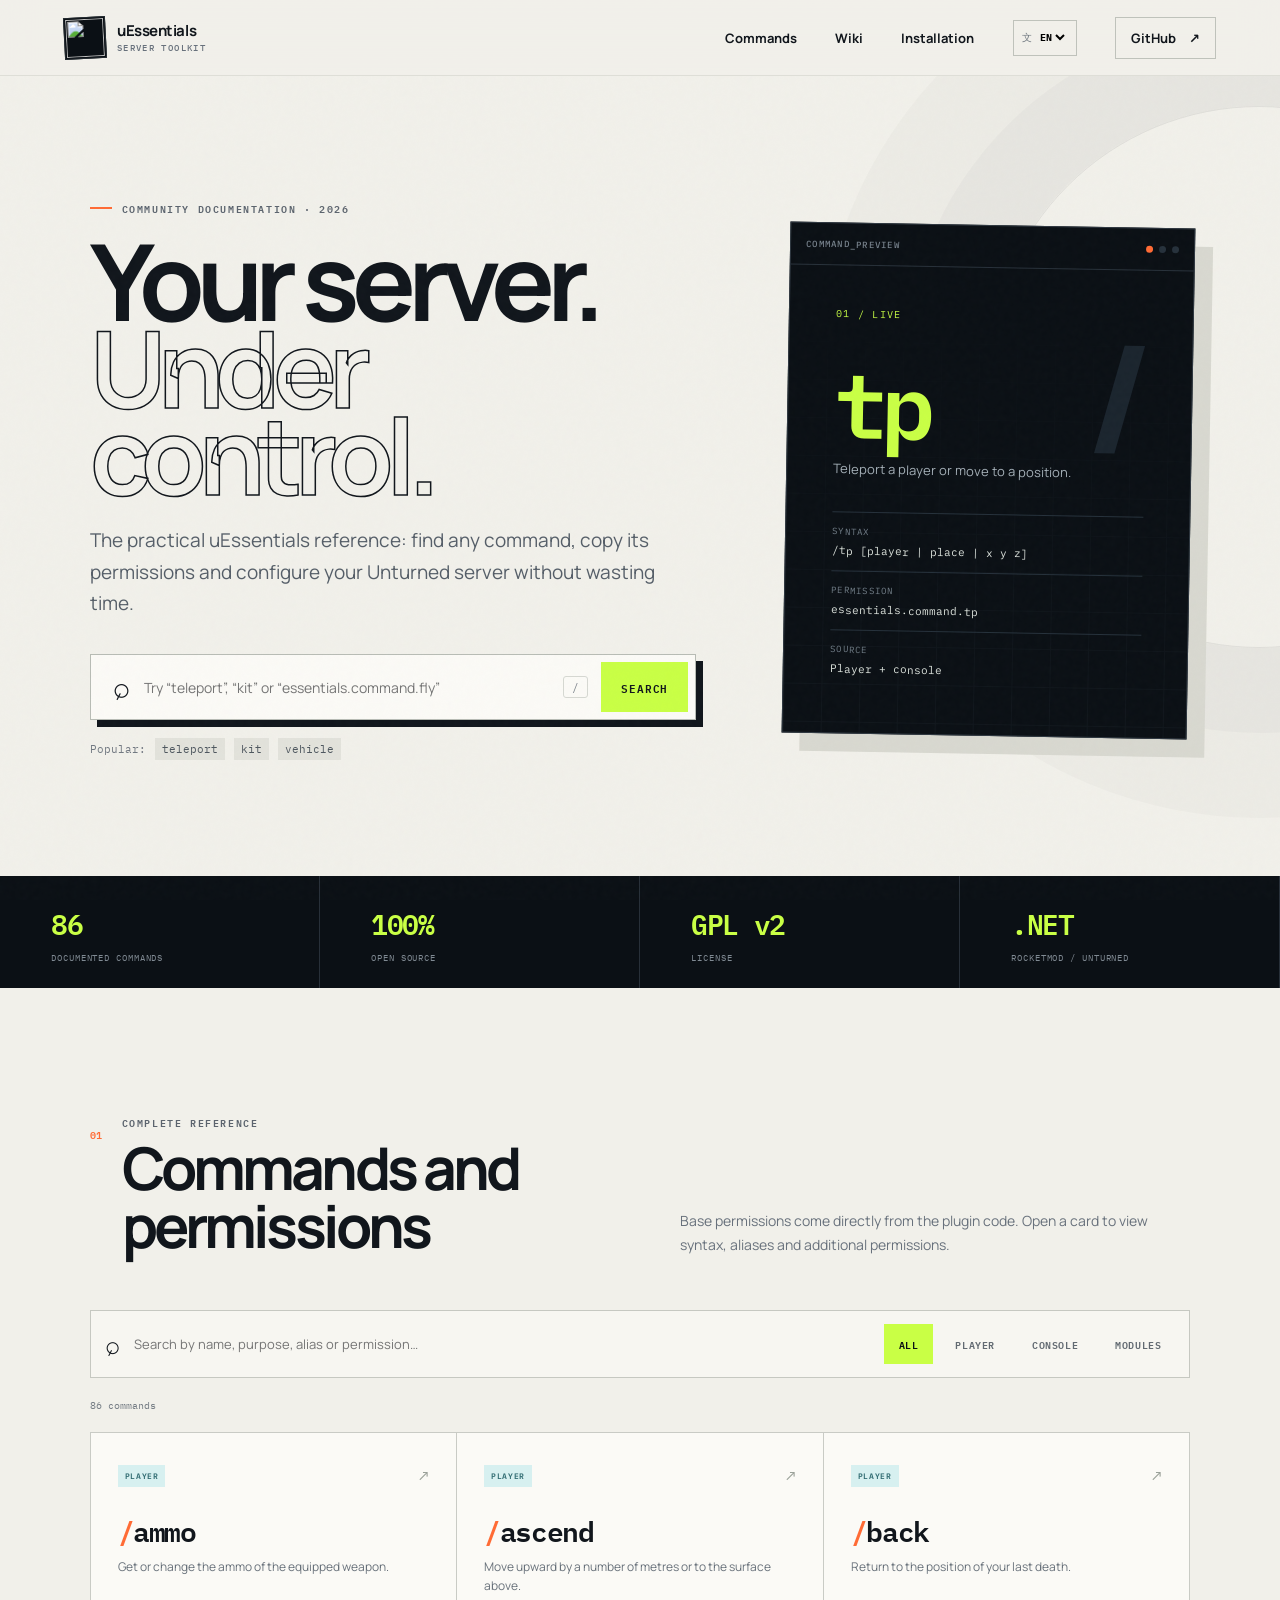
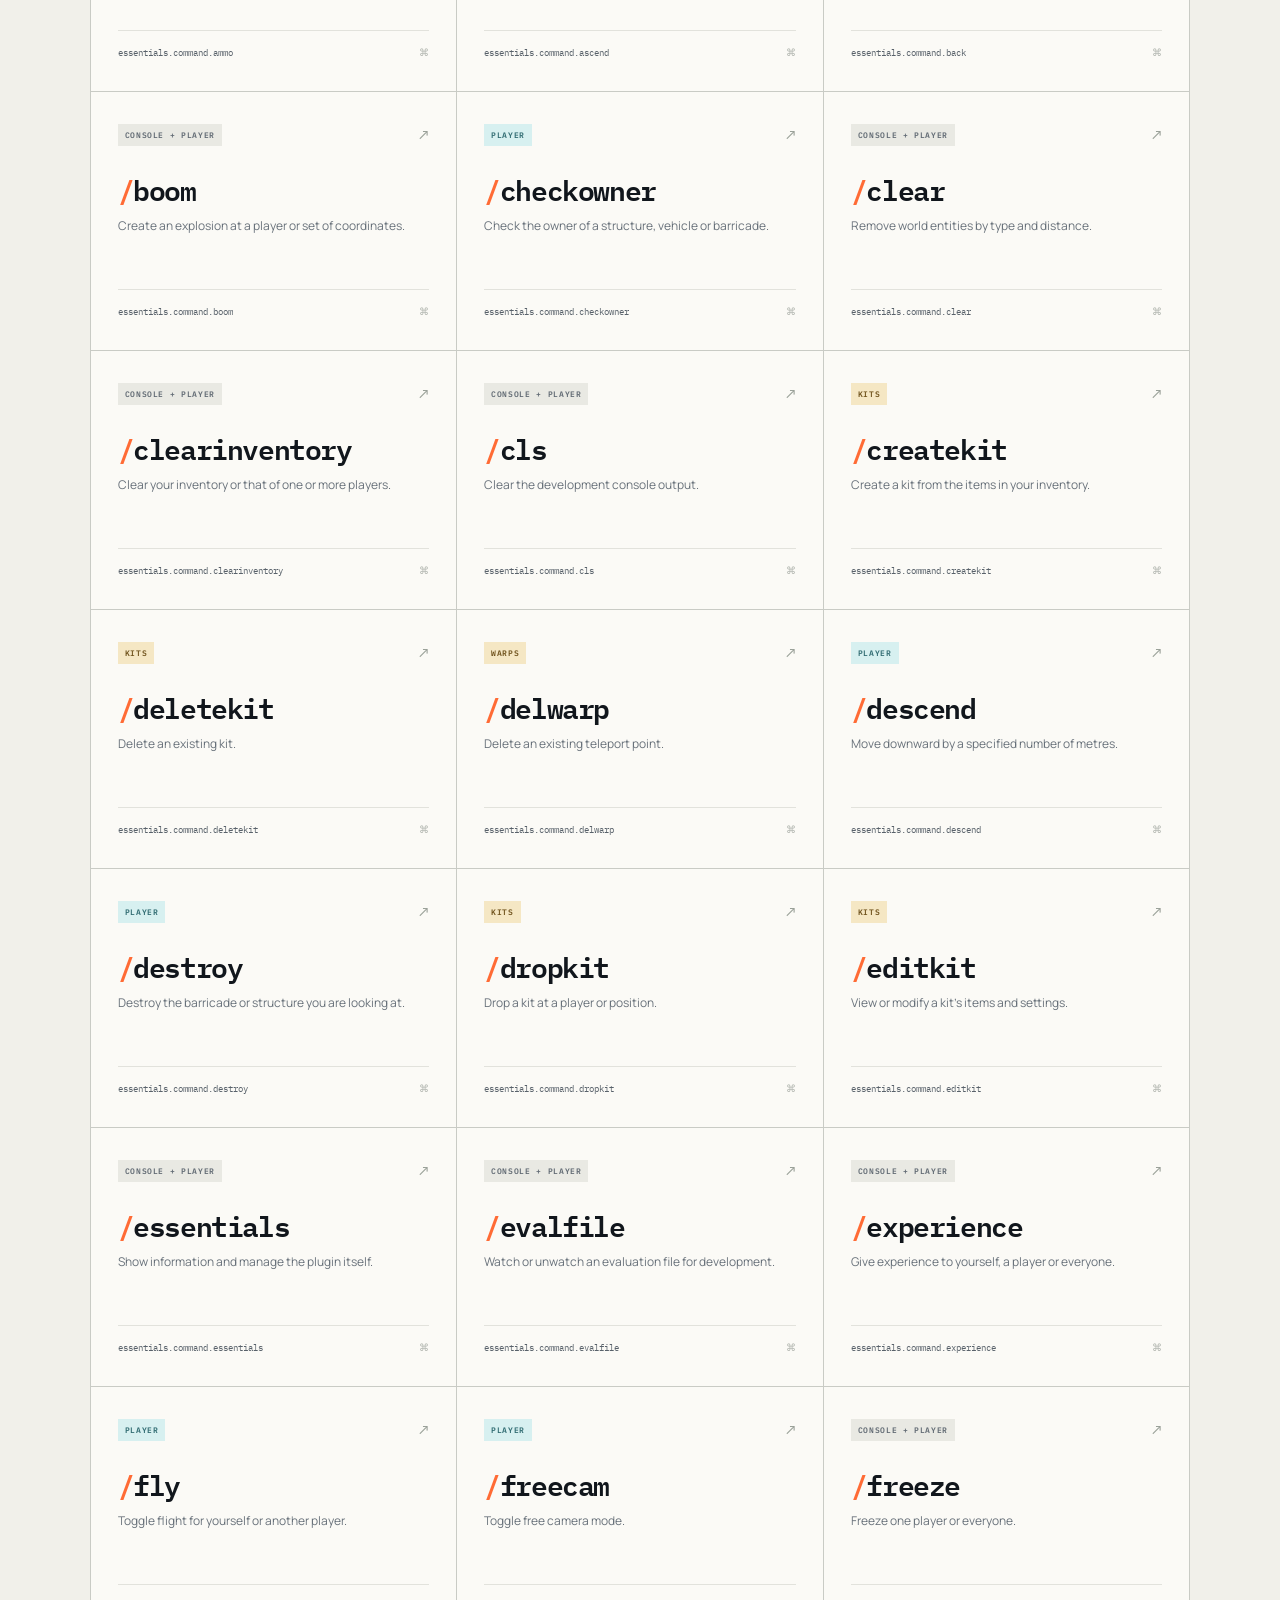
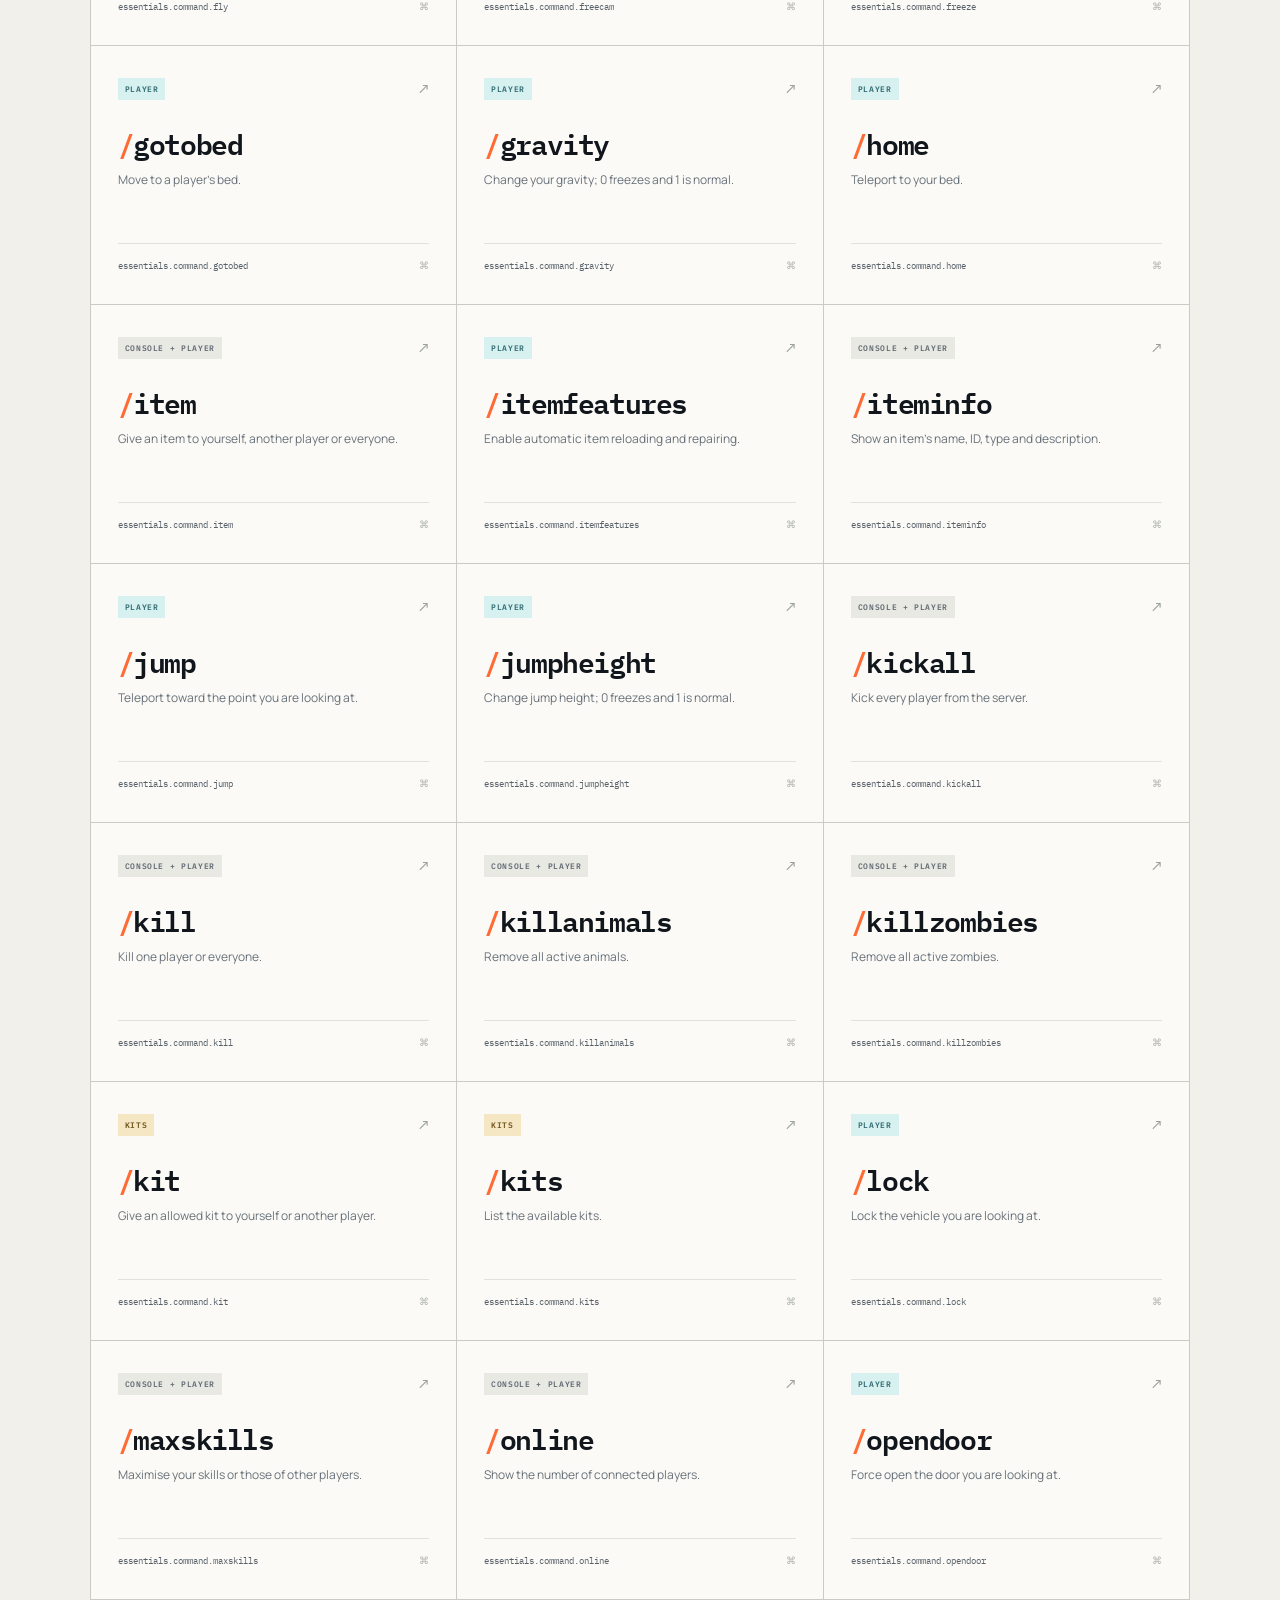
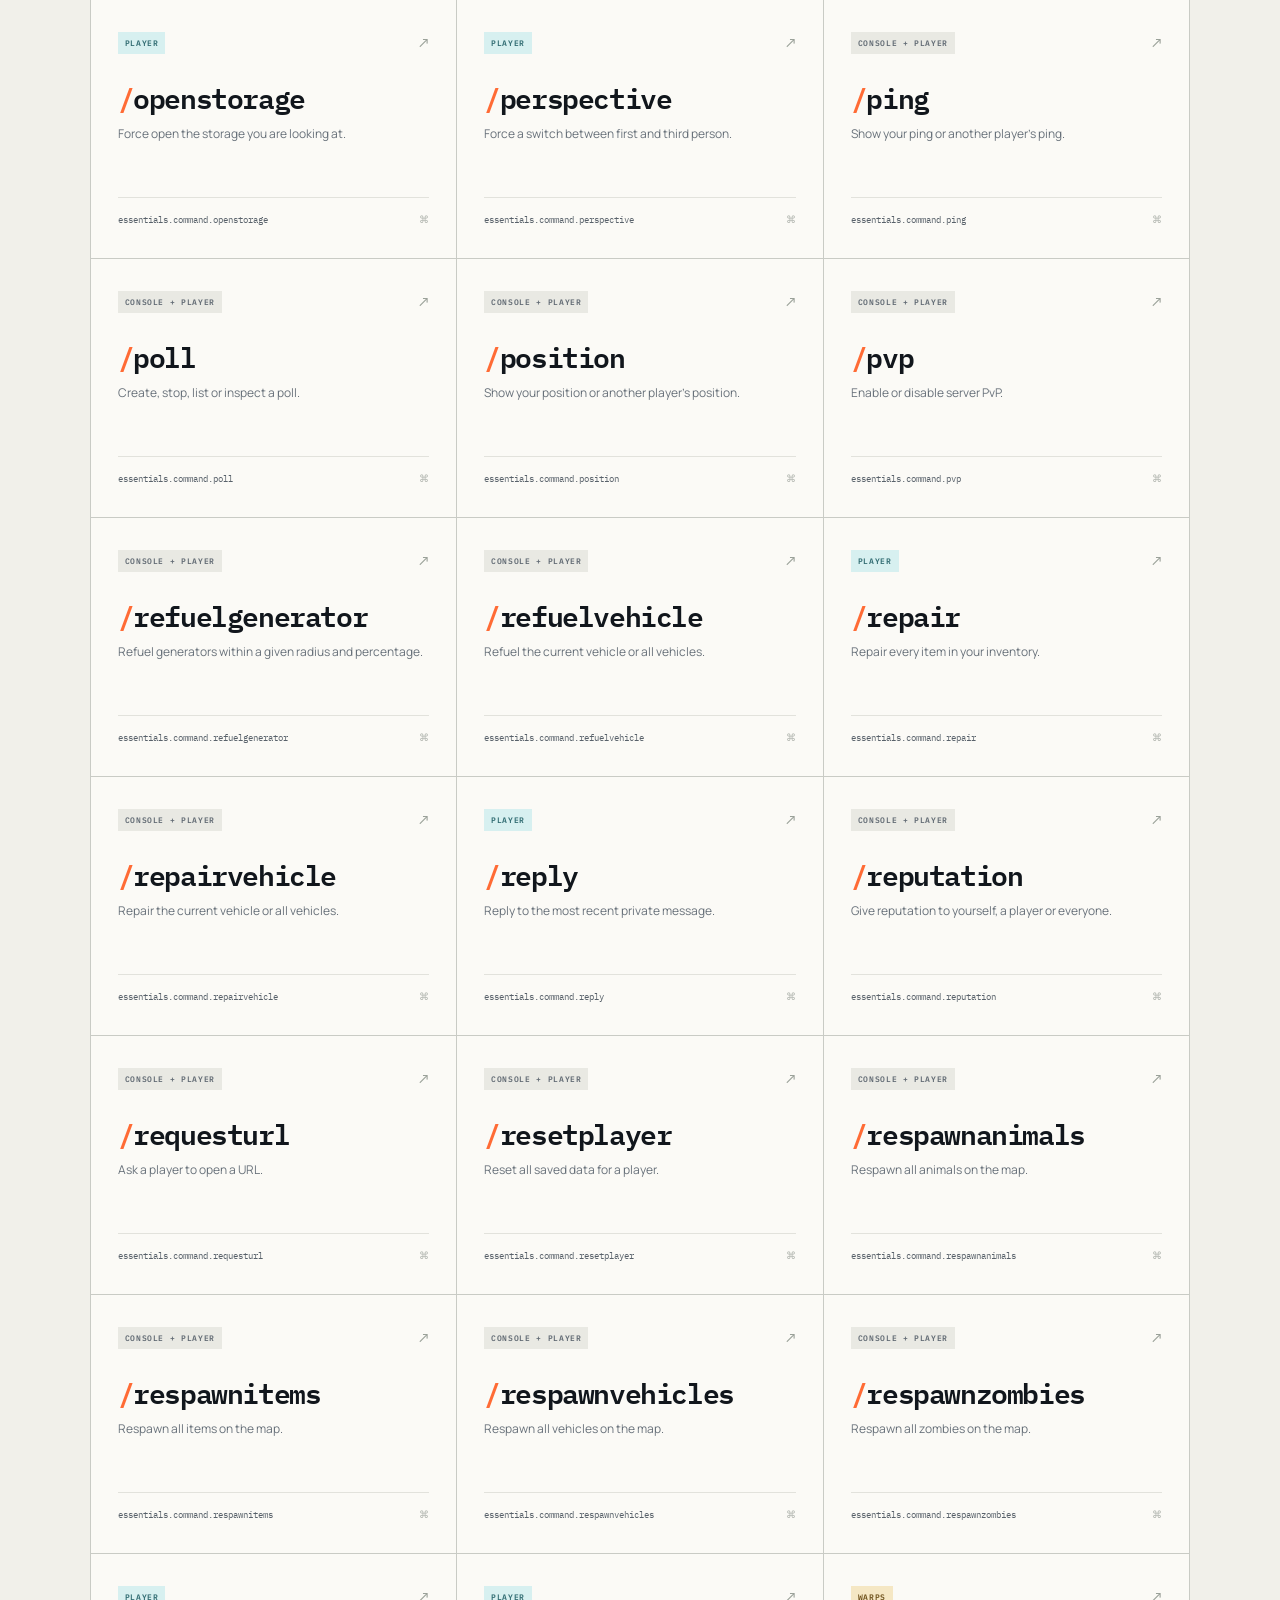
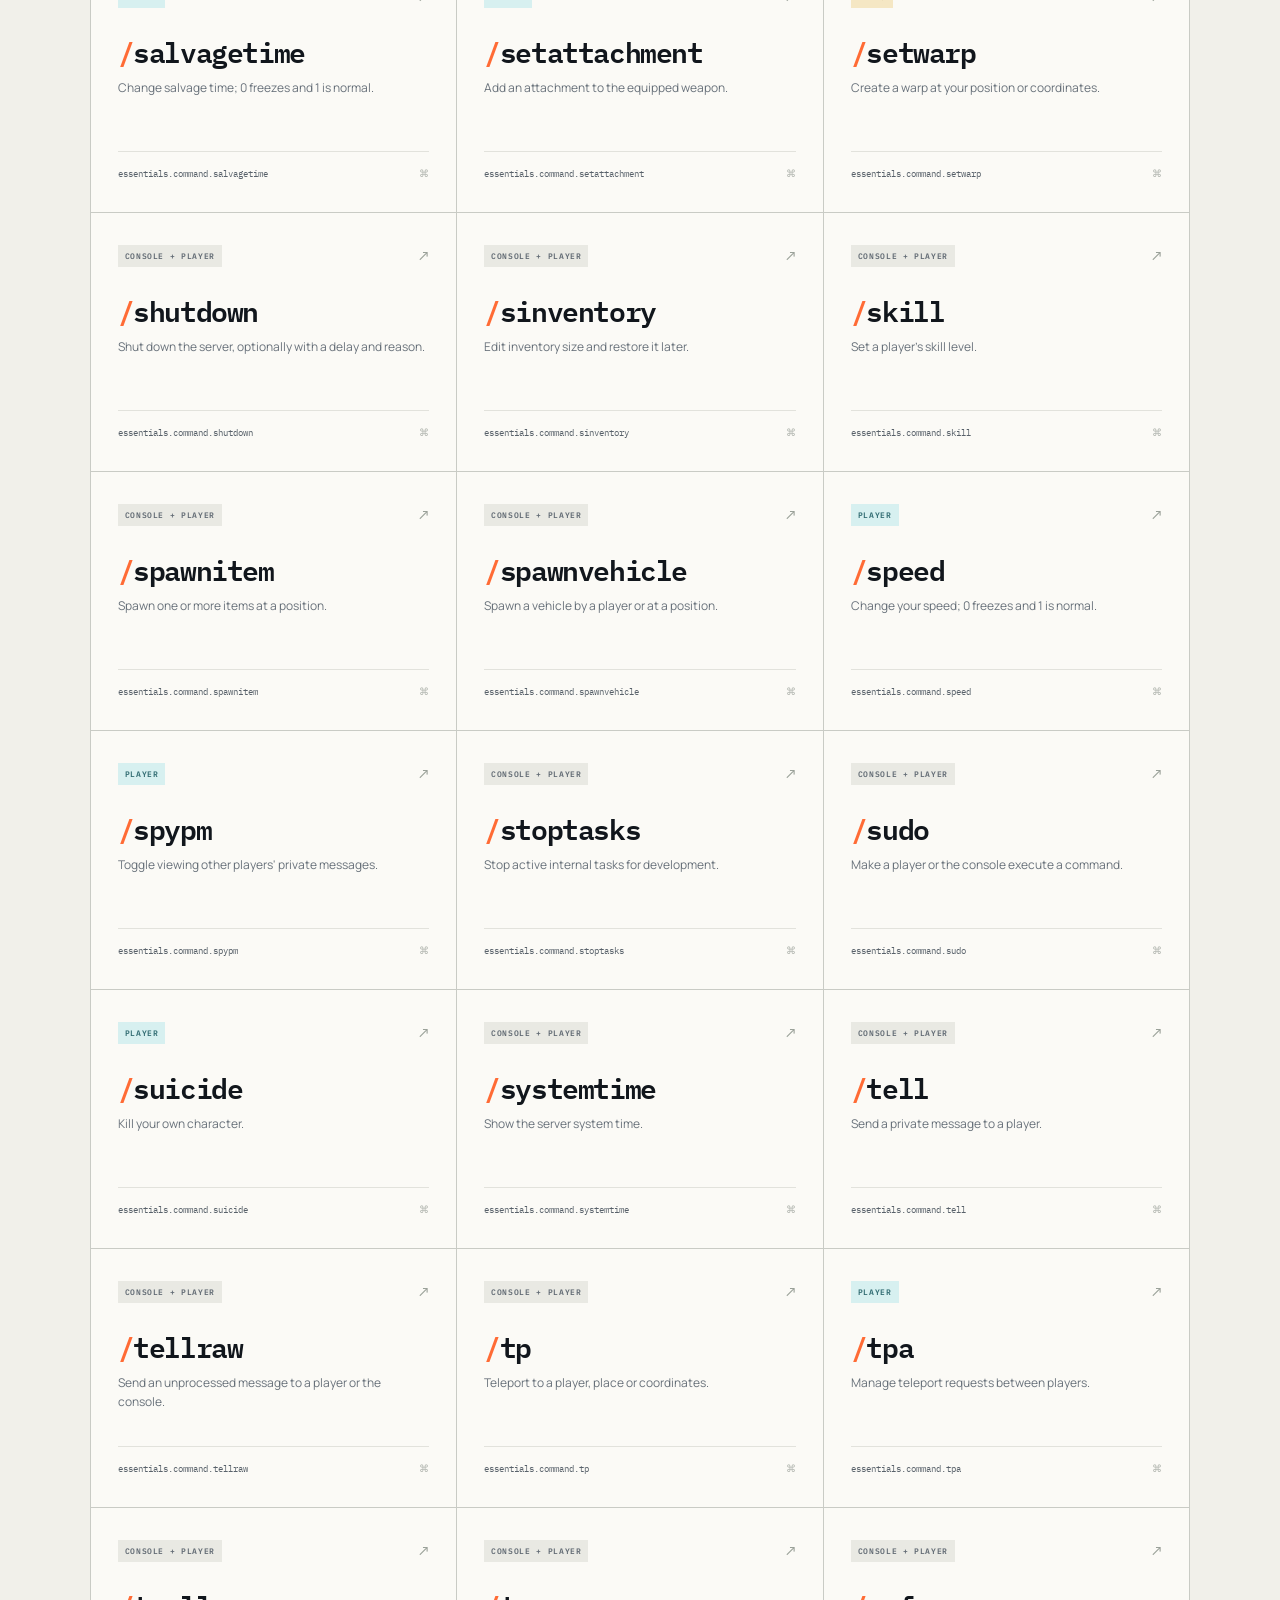
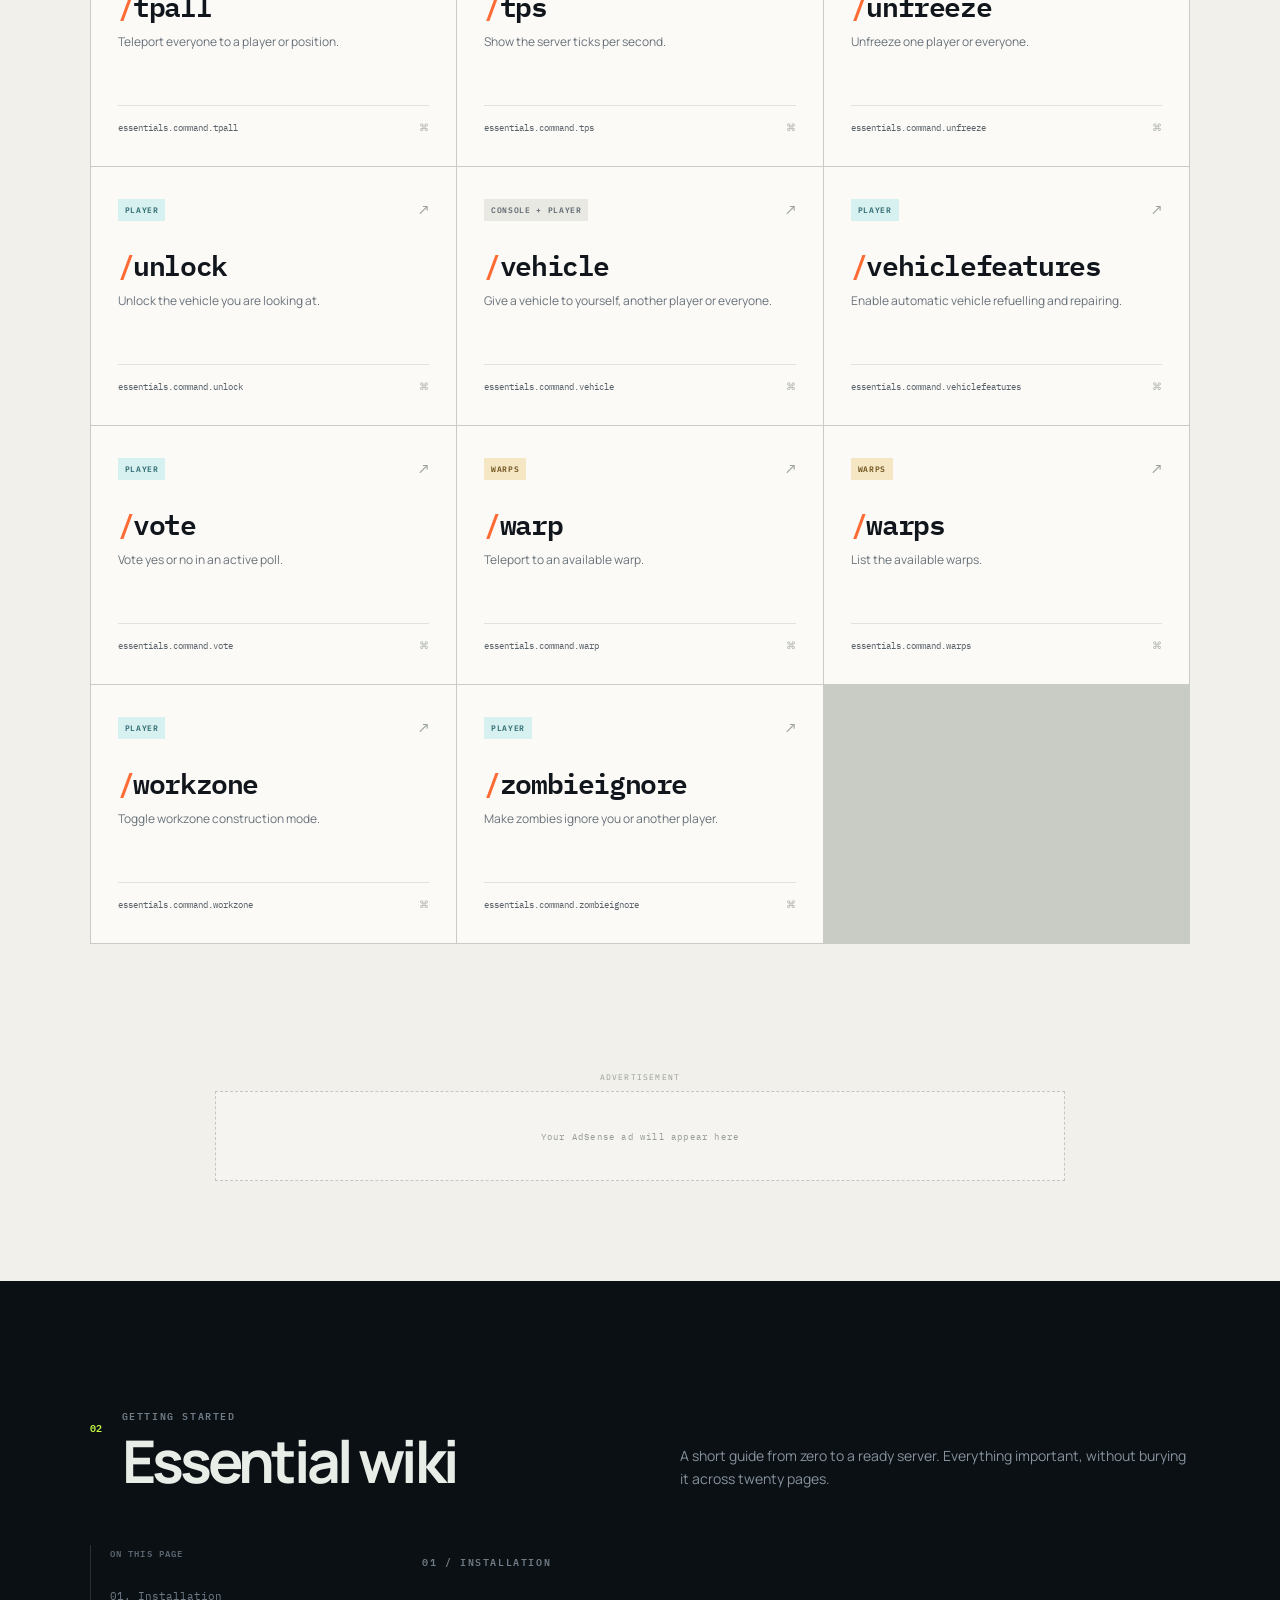
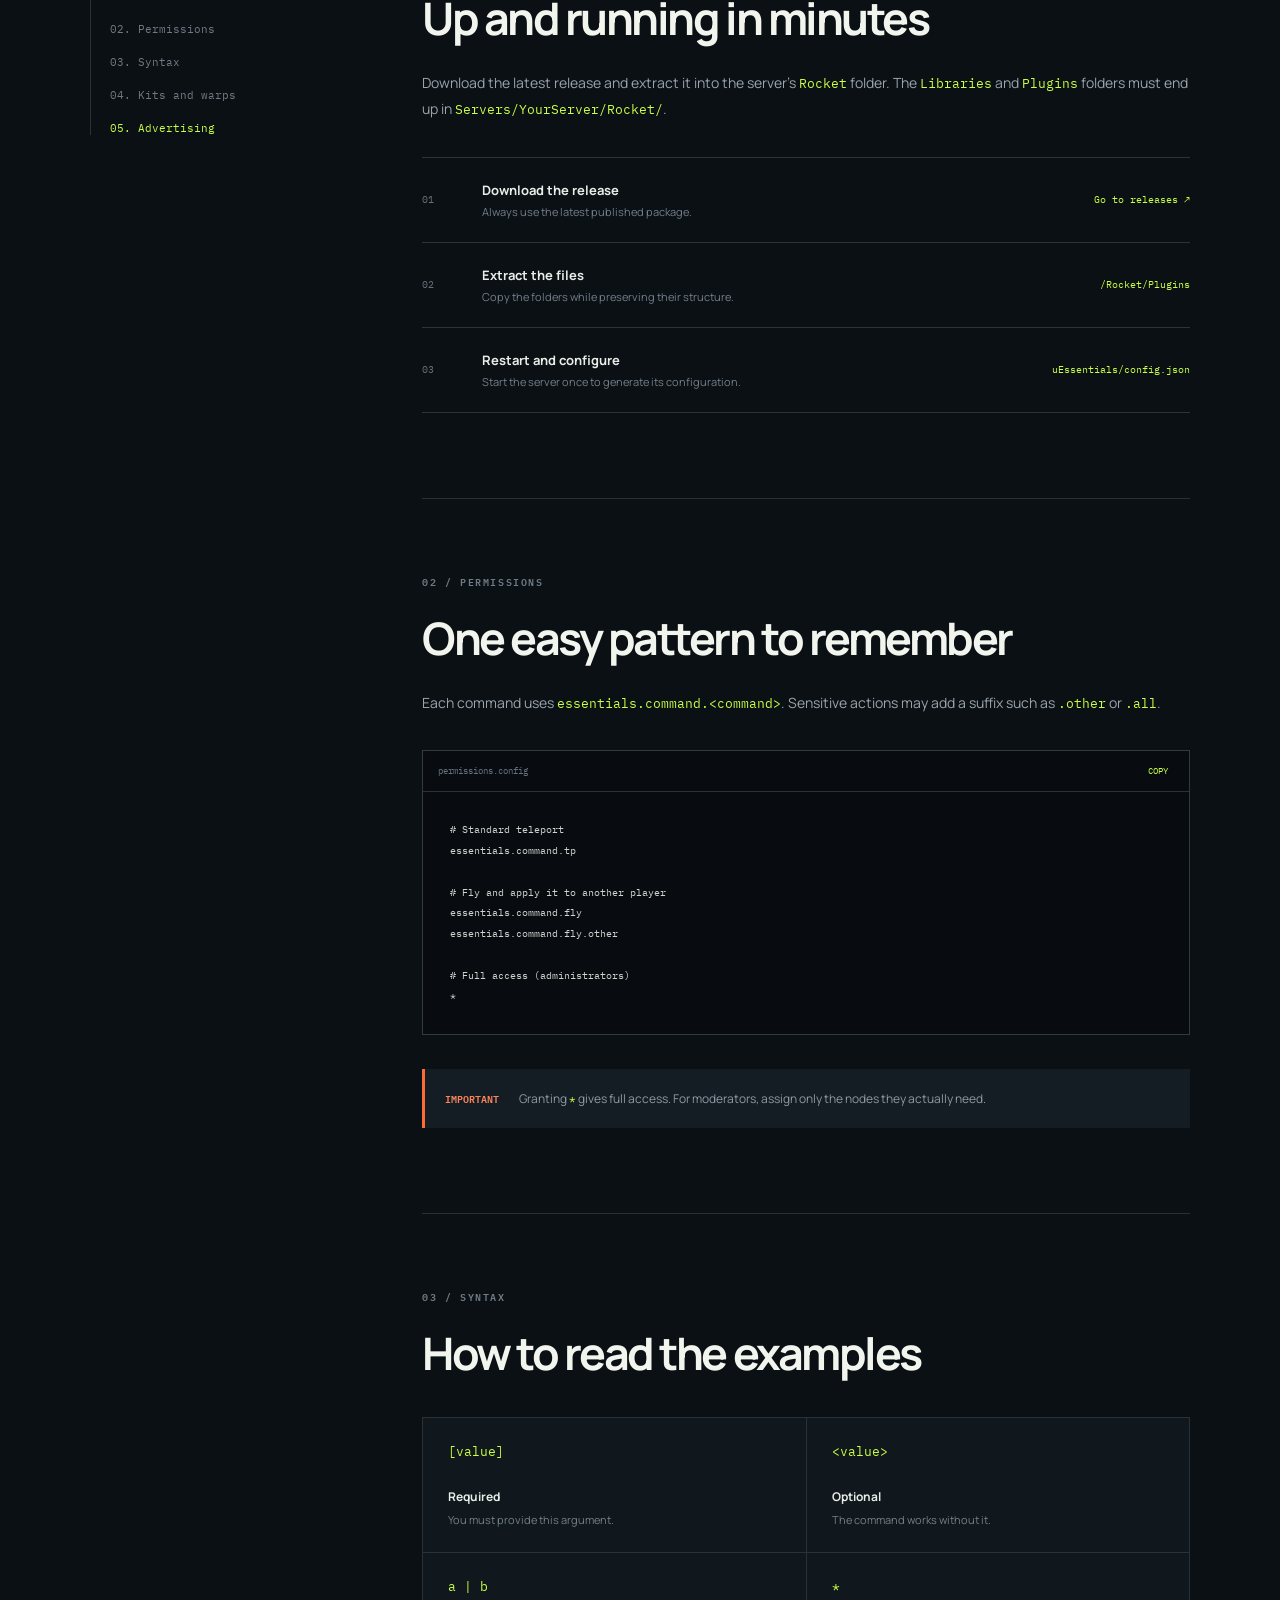
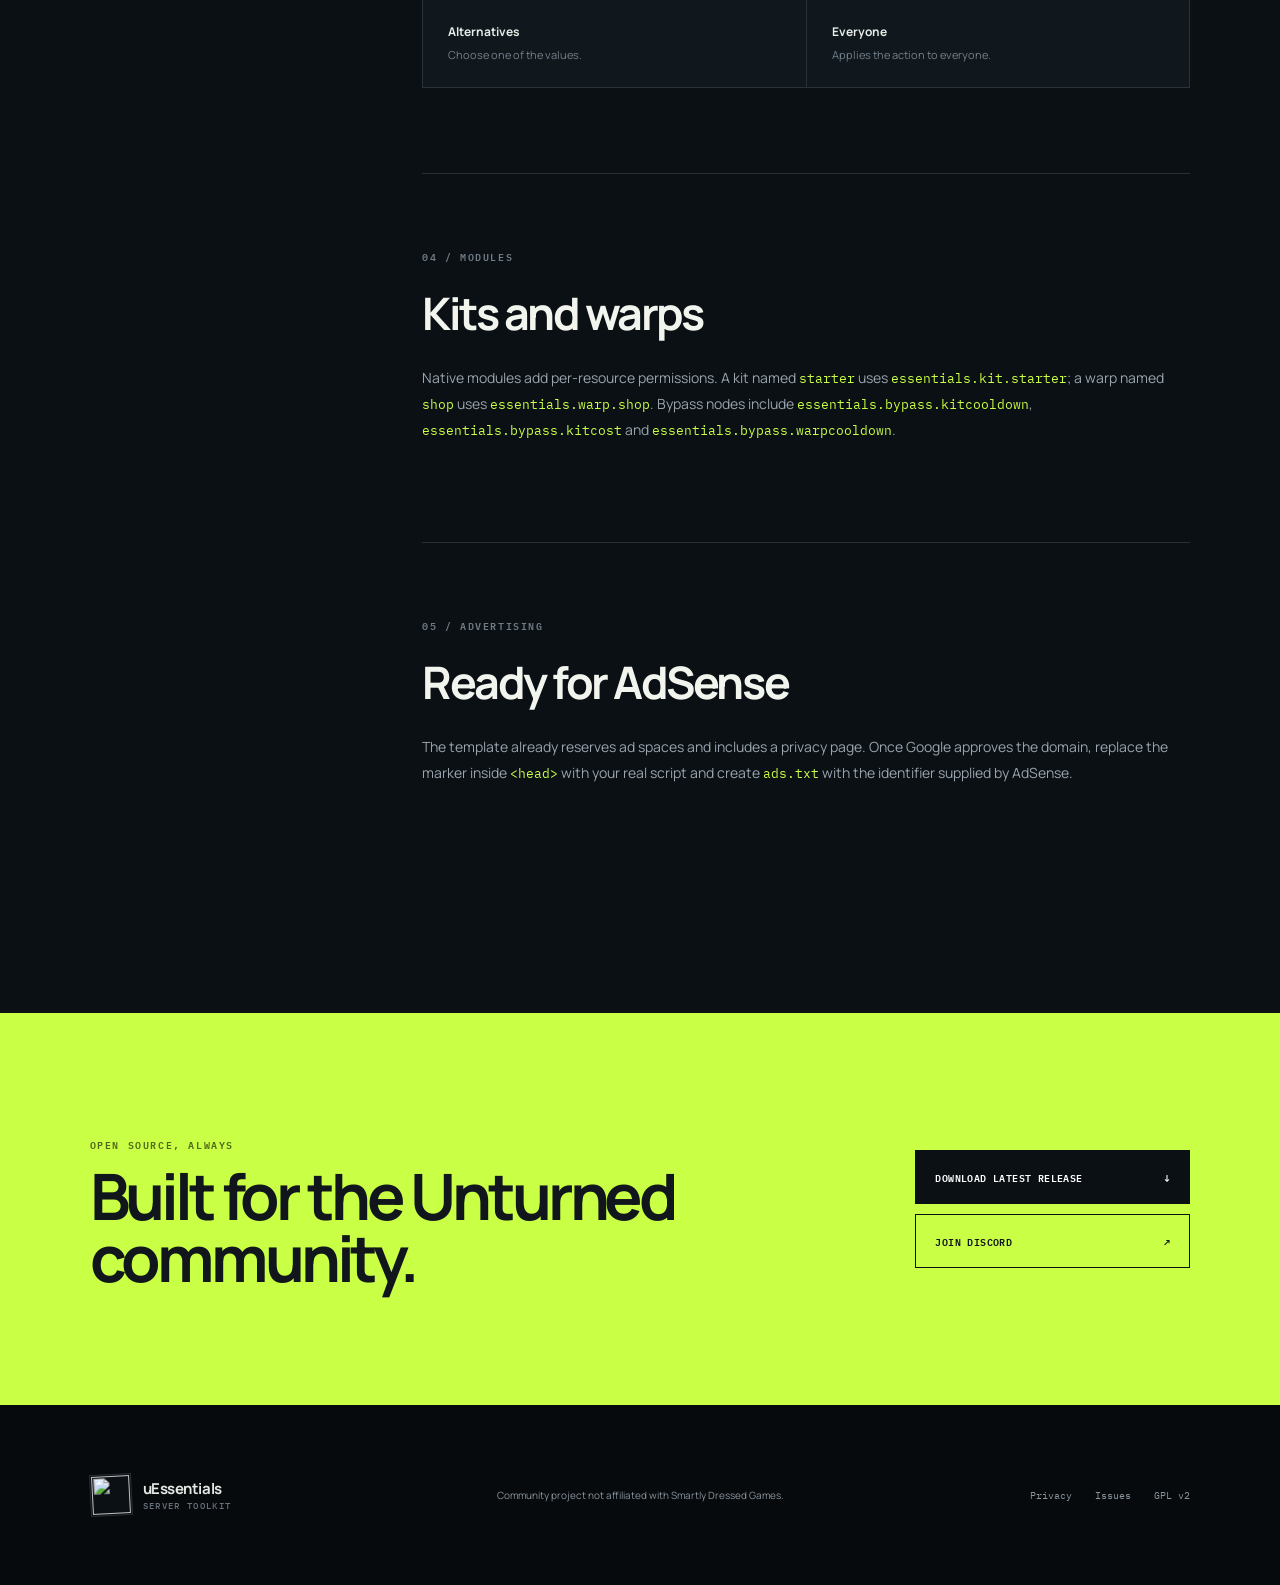
==== docs/index.html @ 89e390cf "Webpage" ====
<!doctype html>
<html lang="es">
<head>
  <meta charset="utf-8">
  <meta name="viewport" content="width=device-width, initial-scale=1">
  <meta name="description" content="Documentación, comandos y permisos de uEssentials para servidores de Unturned." id="meta-description">
  <meta name="theme-color" content="#0b0f14">
  <title>uEssentials — Comandos, permisos y wiki</title>
  <link rel="preconnect" href="https://fonts.googleapis.com">
  <link rel="preconnect" href="https://fonts.gstatic.com" crossorigin>
  <link href="https://fonts.googleapis.com/css2?family=IBM+Plex+Mono:wght@400;500;600&family=Manrope:wght@400;500;600;700;800&display=swap" rel="stylesheet">
  <link rel="stylesheet" href="assets/styles.css">
  <!-- AdSense: pega aquí tu script cuando Google apruebe el sitio.
  <script async src="https://pagead2.googlesyndication.com/pagead/js/adsbygoogle.js?client=ca-pub-TU_ID" crossorigin="anonymous"></script>
  -->
</head>
<body>
  <a class="skip-link" href="#main" data-i18n="skip">Saltar al contenido</a>
  <div class="noise" aria-hidden="true"></div>

  <header class="site-header" id="top">
    <a class="brand" href="#top" aria-label="uEssentials, inicio">
      <span class="brand-mark"><img src="https://vignette1.wikia.nocookie.net/unturned-bunker/images/b/b5/Blowtorch-icon.png" alt=""></span>
      <span><strong>uEssentials</strong><small>server toolkit</small></span>
    </a>
    <button class="nav-toggle" type="button" aria-label="Abrir navegación" data-i18n-aria-label="nav_open" aria-expanded="false"><span></span><span></span></button>
    <nav class="site-nav" aria-label="Navegación principal" data-i18n-aria-label="nav_label">
      <a href="#commands" data-i18n="nav_commands">Comandos</a>
      <a href="#wiki">Wiki</a>
      <a href="#install" data-i18n="nav_install">Instalación</a>
      <label class="language-picker" for="language-select">
        <span aria-hidden="true">文</span>
        <select id="language-select" aria-label="Idioma" data-i18n-aria-label="language">
          <option value="es">ES</option>
          <option value="en">EN</option>
          <option value="pt">PT</option>
          <option value="ru">RU</option>
        </select>
      </label>
      <a class="nav-github" href="https://github.com/TH3AL3X/uEssentials" target="_blank" rel="noreferrer">GitHub <span>↗</span></a>
    </nav>
  </header>

  <main id="main">
    <section class="hero" aria-labelledby="hero-title">
      <div class="hero-copy">
        <div class="eyebrow"><span></span> <b data-i18n="eyebrow">Documentación de la comunidad · 2026</b></div>
        <h1 id="hero-title" data-i18n-html="hero_title">Tu servidor.<br><em>Bajo control.</em></h1>
        <p class="hero-lead" data-i18n="hero_lead">La referencia práctica de uEssentials: encuentra cualquier comando, copia sus permisos y configura tu servidor de Unturned sin perder tiempo.</p>
        <form class="hero-search" id="hero-search" role="search">
          <label class="sr-only" for="hero-query" data-i18n="search_label">Buscar un comando o permiso</label>
          <span aria-hidden="true">⌕</span>
          <input id="hero-query" type="search" placeholder="Prueba “teleport”, “kit” o “essentials.command.fly”" data-i18n-placeholder="hero_placeholder" autocomplete="off">
          <kbd>/</kbd>
          <button type="submit" data-i18n="search">Buscar</button>
        </form>
        <div class="quick-queries" aria-label="Búsquedas sugeridas">
          <span data-i18n="popular">Popular:</span>
          <button type="button" data-query="teleport">teleport</button>
          <button type="button" data-query="kit">kit</button>
          <button type="button" data-query="vehicle">vehicle</button>
        </div>
      </div>

      <div class="hero-panel" aria-label="Ejemplo de comando" data-i18n-aria-label="command_example">
        <div class="panel-top"><span>COMMAND_PREVIEW</span><div><i></i><i></i><i></i></div></div>
        <div class="panel-body">
          <span class="panel-index">01 / LIVE</span>
          <div class="command-glyph">/</div>
          <h2>tp</h2>
          <p data-i18n="preview_desc">Teletransporta a un jugador o a una posición.</p>
          <dl>
            <div><dt data-i18n="syntax">Sintaxis</dt><dd>/tp [player | place | x y z]</dd></div>
            <div><dt data-i18n="permission">Permiso</dt><dd>essentials.command.tp</dd></div>
            <div><dt data-i18n="source">Origen</dt><dd data-i18n="both">Jugador + consola</dd></div>
          </dl>
        </div>
        <div class="panel-grid" aria-hidden="true"></div>
      </div>
    </section>

    <section class="ticker" aria-label="Resumen del proyecto" data-i18n-aria-label="summary">
      <div><strong id="stat-commands">—</strong><span data-i18n="documented_commands">comandos documentados</span></div>
      <div><strong>100%</strong><span data-i18n="open_source">código abierto</span></div>
      <div><strong>GPL v2</strong><span data-i18n="license">licencia</span></div>
      <div><strong>.NET</strong><span>RocketMod / Unturned</span></div>
    </section>

    <section class="commands section" id="commands" aria-labelledby="commands-title">
      <div class="section-heading">
        <div><span class="section-number">01</span><div><p class="kicker" data-i18n="full_reference">Referencia completa</p><h2 id="commands-title" data-i18n="commands_title">Comandos y permisos</h2></div></div>
        <p data-i18n="commands_intro">Los permisos base se derivan directamente del código del plugin. Abre una ficha para ver sintaxis, aliases y permisos adicionales.</p>
      </div>

      <div class="command-toolbar">
        <label class="catalog-search" for="command-search"><span>⌕</span><input id="command-search" type="search" placeholder="Buscar por nombre, función, alias o permiso…" data-i18n-placeholder="catalog_placeholder"></label>
        <div class="filter-row" role="group" aria-label="Filtrar comandos" data-i18n-aria-label="filter_label">
          <button class="filter active" type="button" data-filter="all" data-i18n="filter_all">Todos</button>
          <button class="filter" type="button" data-filter="PLAYER" data-i18n="filter_player">Jugador</button>
          <button class="filter" type="button" data-filter="BOTH" data-i18n="filter_console">Consola</button>
          <button class="filter" type="button" data-filter="module" data-i18n="filter_modules">Módulos</button>
        </div>
      </div>

      <div class="result-line" aria-live="polite"><span id="result-count">0 comandos</span><button id="clear-search" type="button" hidden data-i18n="clear_search">Limpiar búsqueda ×</button></div>
      <div class="command-grid" id="command-grid"></div>
      <div class="empty-state" id="empty-state" hidden><span>404</span><h3 data-i18n="empty_title">No encontramos ese comando</h3><p data-i18n="empty_text">Prueba con el nombre, un alias o parte del permiso.</p></div>
    </section>

    <aside class="ad-shell" aria-label="Espacio publicitario" data-i18n-aria-label="ad_space">
      <span data-i18n="advertising">PUBLICIDAD</span>
      <div class="ad-placeholder" data-i18n="ad_placeholder">Tu anuncio de AdSense aparecerá aquí</div>
    </aside>

    <section class="wiki section" id="wiki" aria-labelledby="wiki-title">
      <div class="section-heading inverse">
        <div><span class="section-number">02</span><div><p class="kicker" data-i18n="getting_started">Primeros pasos</p><h2 id="wiki-title" data-i18n="wiki_title">Wiki esencial</h2></div></div>
        <p data-i18n="wiki_intro">Una guía corta para pasar de cero a un servidor listo. Todo lo importante, sin enterrarlo bajo veinte páginas.</p>
      </div>

      <div class="wiki-layout">
        <nav class="wiki-nav" aria-label="Contenido de la wiki" data-i18n-aria-label="wiki_contents">
          <span data-i18n="on_page">EN ESTA PÁGINA</span>
          <a class="active" href="#install" data-i18n="wiki_nav_install">01. Instalación</a>
          <a href="#permission-guide" data-i18n="wiki_nav_permissions">02. Permisos</a>
          <a href="#syntax-guide" data-i18n="wiki_nav_syntax">03. Sintaxis</a>
          <a href="#modules-guide" data-i18n="wiki_nav_modules">04. Kits y warps</a>
          <a href="#adsense-guide" data-i18n="wiki_nav_ads">05. Publicidad</a>
        </nav>

        <div class="wiki-content">
          <article id="install">
            <div class="article-label" data-i18n="install_label">01 / INSTALACIÓN</div>
            <h3 data-i18n="install_title">En marcha en pocos minutos</h3>
            <p data-i18n-html="install_text">Descarga la última release y extrae su contenido en la carpeta <code>Rocket</code> del servidor. Las carpetas <code>Libraries</code> y <code>Plugins</code> deben terminar en <code>Servers/TuServidor/Rocket/</code>.</p>
            <ol class="steps">
              <li><span>01</span><div><strong data-i18n="step_download">Descarga la release</strong><p data-i18n="step_download_text">Usa siempre el paquete publicado más reciente.</p></div><a href="https://github.com/TH3AL3X/uEssentials/releases/latest" data-i18n="go_releases">Ir a releases ↗</a></li>
              <li><span>02</span><div><strong data-i18n="step_extract">Extrae los archivos</strong><p data-i18n="step_extract_text">Copia las carpetas conservando su estructura.</p></div><code>/Rocket/Plugins</code></li>
              <li><span>03</span><div><strong data-i18n="step_restart">Reinicia y configura</strong><p data-i18n="step_restart_text">Arranca el servidor una vez para generar la configuración.</p></div><code>uEssentials/config.json</code></li>
            </ol>
          </article>

          <article id="permission-guide">
            <div class="article-label" data-i18n="permissions_label">02 / PERMISOS</div>
            <h3 data-i18n="permissions_title">Un patrón fácil de recordar</h3>
            <p data-i18n-html="permissions_text">Cada comando usa el permiso <code>essentials.command.&lt;comando&gt;</code>. Algunas acciones sensibles añaden un sufijo, por ejemplo <code>.other</code> o <code>.all</code>.</p>
            <div class="code-block"><div><span>permissions.config</span><button class="copy-code" type="button" data-copy="essentials.command.tp" data-i18n="copy">Copiar</button></div><pre><code data-i18n="permission_example"># Teletransporte normal
essentials.command.tp

# Volar y aplicarlo a otra persona
essentials.command.fly
essentials.command.fly.other

# Acceso global (administradores)
*</code></pre></div>
            <div class="callout"><strong data-i18n="important">Importante</strong><p data-i18n-html="permission_warning">Conceder <code>*</code> da acceso total. Para moderadores, asigna solamente los nodos que realmente necesiten.</p></div>
          </article>

          <article id="syntax-guide">
            <div class="article-label" data-i18n="syntax_label">03 / SINTAXIS</div>
            <h3 data-i18n="syntax_title">Cómo leer los ejemplos</h3>
            <div class="notation-grid">
              <div><code>[value]</code><strong data-i18n="required">Obligatorio</strong><p data-i18n="required_text">Debes indicar este argumento.</p></div>
              <div><code>&lt;value&gt;</code><strong data-i18n="optional">Opcional</strong><p data-i18n="optional_text">El comando funciona sin él.</p></div>
              <div><code>a | b</code><strong data-i18n="alternatives">Alternativas</strong><p data-i18n="alternatives_text">Elige uno de los valores.</p></div>
              <div><code>*</code><strong data-i18n="everyone">Todos</strong><p data-i18n="everyone_text">Aplica la acción a todos.</p></div>
            </div>
          </article>

          <article id="modules-guide">
            <div class="article-label" data-i18n="modules_label">04 / MÓDULOS</div>
            <h3 data-i18n="modules_title">Kits y warps</h3>
            <p data-i18n-html="modules_text">Los módulos nativos añaden permisos por recurso. Un kit llamado <code>starter</code> usa <code>essentials.kit.starter</code>; un warp llamado <code>shop</code> usa <code>essentials.warp.shop</code>. También existen los bypass <code>essentials.bypass.kitcooldown</code>, <code>essentials.bypass.kitcost</code> y <code>essentials.bypass.warpcooldown</code>.</p>
          </article>

          <article id="adsense-guide">
            <div class="article-label" data-i18n="ads_label">05 / PUBLICIDAD</div>
            <h3 data-i18n="ads_title">Preparada para AdSense</h3>
            <p data-i18n-html="ads_text">La plantilla ya reserva espacios publicitarios y tiene una página de privacidad. Cuando Google apruebe el dominio, sustituye el marcador del <code>&lt;head&gt;</code> por tu script real y crea tu <code>ads.txt</code> con el identificador que te entregue AdSense.</p>
          </article>
        </div>
      </div>
    </section>

    <section class="cta">
      <div><p class="kicker" data-i18n="open_source_always">Open source, siempre</p><h2 data-i18n="community_title">Construido para la comunidad de Unturned.</h2></div>
      <div><a class="button primary" href="https://github.com/TH3AL3X/uEssentials/releases/latest"><b data-i18n="download_release">Descargar última release</b> <span>↓</span></a><a class="button secondary" href="https://discord.gg/wWtjUcvXQp"><b data-i18n="join_discord">Entrar en Discord</b> <span>↗</span></a></div>
    </section>
  </main>

  <footer>
    <a class="brand footer-brand" href="#top"><span class="brand-mark"><img src="https://vignette1.wikia.nocookie.net/unturned-bunker/images/b/b5/Blowtorch-icon.png" alt=""></span><span><strong>uEssentials</strong><small>server toolkit</small></span></a>
    <p data-i18n="footer_note">Proyecto comunitario no afiliado con Smartly Dressed Games.</p>
    <div><a href="privacy.html" data-i18n="privacy">Privacidad</a><a href="https://github.com/TH3AL3X/uEssentials/issues">Issues</a><a href="https://github.com/TH3AL3X/uEssentials/blob/master/LICENSE">GPL v2</a></div>
  </footer>

  <dialog id="command-dialog" aria-labelledby="dialog-title">
    <button class="dialog-close" type="button" aria-label="Cerrar" data-i18n-aria-label="close">×</button>
    <div id="dialog-content"></div>
  </dialog>

  <div class="toast" id="toast" role="status" aria-live="polite" data-i18n="copied">Copiado al portapapeles</div>
  <script src="assets/commands.js"></script>
  <script src="assets/i18n.js"></script>
  <script src="assets/app.js"></script>
</body>
</html>
---- docs/assets/styles.css ----
:root {
  --ink: #11161c;
  --muted: #68717c;
  --paper: #f1f0ea;
  --white: #fbfaf6;
  --line: #d4d5ce;
  --dark: #0b1015;
  --dark-2: #121a22;
  --lime: #c9ff45;
  --lime-dark: #8fbd1c;
  --orange: #ff6b35;
  --cyan: #43d9e6;
  --mono: "IBM Plex Mono", Consolas, monospace;
  --sans: "Manrope", system-ui, sans-serif;
  --shadow: 0 22px 70px rgba(11, 16, 21, .15);
}

* { box-sizing: border-box; }
html { scroll-behavior: smooth; scroll-padding-top: 86px; }
body {
  margin: 0;
  color: var(--ink);
  background: var(--paper);
  font-family: var(--sans);
  -webkit-font-smoothing: antialiased;
}
body:has(dialog[open]) { overflow: hidden; }
a { color: inherit; text-decoration: none; }
button, input { font: inherit; }
button { color: inherit; }
img { display: block; max-width: 100%; }
::selection { color: var(--dark); background: var(--lime); }
.sr-only, .skip-link:not(:focus) {
  position: absolute;
  width: 1px;
  height: 1px;
  padding: 0;
  margin: -1px;
  overflow: hidden;
  clip: rect(0, 0, 0, 0);
  white-space: nowrap;
  border: 0;
}
.skip-link:focus {
  position: fixed;
  z-index: 999;
  top: 8px;
  left: 8px;
  padding: 10px 14px;
  background: var(--lime);
}
.noise {
  position: fixed;
  inset: 0;
  z-index: 20;
  opacity: .025;
  pointer-events: none;
  background-image: url("data:image/svg+xml,%3Csvg viewBox='0 0 180 180' xmlns='http://www.w3.org/2000/svg'%3E%3Cfilter id='n'%3E%3CfeTurbulence type='fractalNoise' baseFrequency='.8' numOctaves='3' stitchTiles='stitch'/%3E%3C/filter%3E%3Crect width='100%25' height='100%25' filter='url(%23n)' opacity='.8'/%3E%3C/svg%3E");
}

.site-header {
  position: sticky;
  z-index: 100;
  top: 0;
  display: flex;
  align-items: center;
  justify-content: space-between;
  height: 76px;
  padding: 0 clamp(22px, 5vw, 76px);
  border-bottom: 1px solid rgba(212, 213, 206, .65);
  background: rgba(241, 240, 234, .88);
  backdrop-filter: blur(18px);
}
.brand { display: inline-flex; align-items: center; gap: 11px; }
.brand-mark {
  display: grid;
  overflow: hidden;
  width: 42px;
  height: 42px;
  place-items: center;
  border: 1px solid #262d33;
  background: var(--dark);
  transform: rotate(-3deg);
}
.brand-mark img { width: 38px; height: 38px; object-fit: contain; }
.brand > span:last-child { display: flex; flex-direction: column; line-height: 1.05; }
.brand strong { font-size: 15px; letter-spacing: -.03em; }
.brand small {
  margin-top: 4px;
  color: var(--muted);
  font: 500 9px/1 var(--mono);
  letter-spacing: .15em;
  text-transform: uppercase;
}
.site-nav { display: flex; align-items: center; gap: clamp(20px, 3vw, 42px); font-size: 13px; font-weight: 700; }
.site-nav > a { transition: color .2s ease; }
.site-nav > a:hover { color: var(--lime-dark); }
.nav-github { padding: 11px 15px; border: 1px solid #bfc2bb; }
.nav-github span { margin-left: 10px; }
.language-picker {
  display: inline-flex;
  height: 36px;
  padding: 0 8px;
  border: 1px solid #bfc2bb;
  align-items: center;
  gap: 4px;
}
.language-picker > span { color: #717981; font: 10px var(--mono); }
.language-picker select {
  cursor: pointer;
  border: 0;
  outline: 0;
  background: transparent;
  font: 700 10px var(--mono);
}
.nav-toggle { display: none; padding: 10px; border: 0; background: transparent; }

.hero {
  position: relative;
  display: grid;
  min-height: 690px;
  padding: clamp(70px, 10vw, 126px) clamp(22px, 7vw, 110px) clamp(80px, 9vw, 120px);
  grid-template-columns: minmax(0, 1.2fr) minmax(340px, .8fr);
  align-items: center;
  gap: clamp(45px, 7vw, 110px);
  overflow: hidden;
}
.hero::before {
  position: absolute;
  z-index: -1;
  width: 540px;
  height: 540px;
  border: 1px solid rgba(17, 22, 28, .08);
  border-radius: 50%;
  content: "";
  right: -250px;
  top: 30px;
  box-shadow: 0 0 0 85px rgba(17, 22, 28, .025), 0 0 0 170px rgba(17, 22, 28, .02);
}
.eyebrow, .kicker, .article-label {
  color: #5c646e;
  font: 600 10px/1.2 var(--mono);
  letter-spacing: .16em;
  text-transform: uppercase;
}
.eyebrow { display: flex; align-items: center; gap: 10px; }
.eyebrow b { font: inherit; }
.eyebrow span { width: 22px; height: 2px; background: var(--orange); }
.hero h1 {
  max-width: 800px;
  margin: 23px 0 27px;
  font-size: clamp(62px, 8.3vw, 126px);
  line-height: .82;
  letter-spacing: -.075em;
}
.hero h1 em { color: transparent; font-style: normal; -webkit-text-stroke: 1.5px var(--ink); }
.hero-lead { max-width: 650px; margin: 0 0 35px; color: #555e68; font-size: clamp(16px, 1.5vw, 19px); line-height: 1.65; }
.hero-search {
  display: grid;
  max-width: 730px;
  height: 66px;
  padding: 7px 7px 7px 20px;
  border: 1px solid #b8bcb5;
  background: var(--white);
  box-shadow: 7px 7px 0 var(--ink);
  grid-template-columns: auto 1fr auto auto;
  align-items: center;
  gap: 13px;
  transition: border-color .2s, box-shadow .2s;
}
.hero-search:focus-within { border-color: var(--lime-dark); box-shadow: 7px 7px 0 var(--lime-dark); }
.hero-search > span { font: 30px/1 var(--mono); transform: rotate(-18deg); }
.hero-search input, .catalog-search input { min-width: 0; border: 0; outline: 0; background: transparent; }
.hero-search input { font-size: 14px; }
.hero-search kbd { padding: 3px 8px; color: #7b838b; border: 1px solid #d6d8d2; border-radius: 3px; font: 11px var(--mono); }
.hero-search button {
  height: 100%;
  padding: 0 20px;
  cursor: pointer;
  border: 0;
  background: var(--lime);
  font: 600 11px var(--mono);
  letter-spacing: .08em;
  text-transform: uppercase;
}
.quick-queries { display: flex; align-items: center; gap: 9px; margin-top: 18px; color: #727982; font: 11px var(--mono); }
.quick-queries button { padding: 4px 7px; cursor: pointer; color: #4e575f; border: 0; background: #e2e2db; font: 11px var(--mono); }
.quick-queries button:hover { color: var(--ink); background: var(--lime); }

.hero-panel {
  position: relative;
  min-height: 465px;
  color: #ecf0ec;
  border: 1px solid #303942;
  background: var(--dark);
  box-shadow: 18px 18px 0 #d8d8d0;
  transform: rotate(1deg);
}
.panel-top {
  display: flex;
  height: 42px;
  padding: 0 15px;
  color: #76818b;
  border-bottom: 1px solid #28313a;
  font: 500 9px var(--mono);
  letter-spacing: .14em;
  align-items: center;
  justify-content: space-between;
}
.panel-top div { display: flex; gap: 6px; }
.panel-top i { width: 7px; height: 7px; border-radius: 50%; background: #26313b; }
.panel-top i:first-child { background: var(--orange); }
.panel-body { position: relative; z-index: 2; padding: 35px clamp(26px, 4vw, 46px) 44px; }
.panel-index { color: var(--lime); font: 10px var(--mono); letter-spacing: .13em; }
.command-glyph {
  position: absolute;
  top: 51px;
  right: 38px;
  color: #1b252e;
  font: 800 150px/1 var(--sans);
  pointer-events: none;
}
.panel-body h2 { margin: 40px 0 4px; color: var(--lime); font: 600 clamp(66px, 7vw, 100px)/.9 var(--mono); letter-spacing: -.08em; }
.panel-body > p { max-width: 300px; margin: 15px 0 33px; color: #a4afb7; font-size: 13px; line-height: 1.6; }
.panel-body dl { margin: 0; }
.panel-body dl div { padding: 13px 0; border-top: 1px solid #26313b; }
.panel-body dt { margin-bottom: 7px; color: #727e88; font: 9px var(--mono); letter-spacing: .14em; text-transform: uppercase; }
.panel-body dd { margin: 0; color: #dfe5df; font: 11px var(--mono); overflow-wrap: anywhere; }
.panel-grid {
  position: absolute;
  z-index: 1;
  inset: 42px 0 0;
  opacity: .15;
  background-image: linear-gradient(#35404a 1px, transparent 1px), linear-gradient(90deg, #35404a 1px, transparent 1px);
  background-size: 38px 38px;
  mask-image: linear-gradient(to bottom, transparent, #000);
}

.ticker {
  display: grid;
  min-height: 112px;
  color: #e9ede8;
  background: var(--dark);
  grid-template-columns: repeat(4, 1fr);
}
.ticker div { display: flex; padding: 25px clamp(18px, 4vw, 58px); border-right: 1px solid #283039; flex-direction: column; justify-content: center; }
.ticker strong { color: var(--lime); font: 600 clamp(22px, 2.2vw, 32px) var(--mono); letter-spacing: -.05em; }
.ticker span { margin-top: 6px; color: #808a93; font: 9px var(--mono); letter-spacing: .1em; text-transform: uppercase; }

.section { padding: clamp(80px, 10vw, 145px) clamp(22px, 7vw, 110px); }
.section-heading { display: flex; margin-bottom: 54px; align-items: flex-end; justify-content: space-between; gap: 40px; }
.section-heading > div { display: flex; align-items: flex-start; gap: 20px; }
.section-number { padding-top: 9px; color: var(--orange); font: 600 10px var(--mono); }
.section-heading .kicker { margin: 0 0 11px; }
.section-heading h2 { margin: 0; font-size: clamp(36px, 4.6vw, 67px); line-height: 1; letter-spacing: -.065em; }
.section-heading > p { max-width: 510px; margin: 0; color: var(--muted); font-size: 14px; line-height: 1.7; }
.command-toolbar {
  display: flex;
  padding: 13px;
  border: 1px solid #c6c8c1;
  background: rgba(251, 250, 246, .65);
  align-items: center;
  justify-content: space-between;
  gap: 18px;
}
.catalog-search { display: flex; min-width: 260px; flex: 1; align-items: center; gap: 12px; }
.catalog-search span { font: 26px var(--mono); transform: rotate(-18deg); }
.catalog-search input { width: 100%; font-size: 13px; }
.filter-row { display: flex; flex-wrap: wrap; gap: 7px; }
.filter {
  padding: 10px 14px;
  cursor: pointer;
  color: #626a72;
  border: 1px solid transparent;
  background: transparent;
  font: 600 10px var(--mono);
  letter-spacing: .06em;
  text-transform: uppercase;
}
.filter:hover { border-color: #bfc2ba; }
.filter.active { color: var(--dark); background: var(--lime); }
.result-line { display: flex; min-height: 54px; color: #727a82; font: 10px var(--mono); align-items: center; justify-content: space-between; }
.result-line button { cursor: pointer; color: #5c646c; border: 0; background: transparent; font: 10px var(--mono); }
.command-grid { display: grid; grid-template-columns: repeat(3, 1fr); gap: 1px; background: #c9cbc5; border: 1px solid #c9cbc5; }
.command-card {
  position: relative;
  min-width: 0;
  min-height: 258px;
  padding: 27px;
  cursor: pointer;
  border: 0;
  text-align: left;
  background: var(--white);
  transition: background .2s ease, transform .2s ease;
}
.command-card:hover, .command-card:focus-visible { z-index: 1; outline: 1px solid var(--dark); background: #fff; transform: translateY(-3px); }
.card-top { display: flex; align-items: center; justify-content: space-between; }
.source-badge { padding: 5px 7px; color: #626b74; background: #e9e9e3; font: 600 8px var(--mono); letter-spacing: .08em; text-transform: uppercase; }
.source-badge.player { color: #316c72; background: #d7f0f0; }
.source-badge.module { color: #70531d; background: #f5e7c4; }
.card-arrow { color: #99a098; font: 16px var(--mono); }
.command-card h3 { margin: 30px 0 12px; font: 600 28px/1 var(--mono); letter-spacing: -.05em; }
.command-card h3 span { color: var(--orange); }
.command-card p { min-height: 44px; margin: 0 0 29px; color: #68717a; font-size: 12px; line-height: 1.6; }
.permission-row { display: flex; min-width: 0; padding-top: 15px; border-top: 1px solid #e2e2dc; align-items: center; gap: 10px; }
.permission-row code { min-width: 0; overflow: hidden; color: #58616a; font: 9px var(--mono); text-overflow: ellipsis; white-space: nowrap; }
.permission-row span { margin-left: auto; color: #afb3ad; font: 10px var(--mono); }
.empty-state { padding: 80px 20px; text-align: center; border: 1px dashed #bfc2bb; }
.empty-state span { color: #c5c8c0; font: 700 70px var(--mono); }
.empty-state h3 { margin: 5px 0; font-size: 24px; }
.empty-state p { color: var(--muted); }

.ad-shell { max-width: 850px; margin: 0 auto 100px; color: #989e98; text-align: center; font: 8px var(--mono); letter-spacing: .15em; }
.ad-placeholder { display: grid; min-height: 90px; margin-top: 9px; border: 1px dashed #c4c6bf; background: rgba(255,255,255,.26); place-items: center; font-size: 9px; }

.wiki { color: #e9ede7; background: var(--dark); }
.section-heading.inverse .section-number { color: var(--lime); }
.section-heading.inverse .kicker, .article-label { color: #6f7b85; }
.section-heading.inverse > p { color: #87929c; }
.wiki-layout { display: grid; grid-template-columns: 230px minmax(0, 850px); gap: clamp(45px, 8vw, 120px); justify-content: center; }
.wiki-nav { position: sticky; top: 112px; display: flex; height: fit-content; padding-left: 19px; border-left: 1px solid #26313a; flex-direction: column; gap: 19px; }
.wiki-nav > span { margin-bottom: 9px; color: #596570; font: 600 9px var(--mono); letter-spacing: .13em; }
.wiki-nav a { color: #6f7a84; font: 11px var(--mono); transition: color .2s; }
.wiki-nav a:hover, .wiki-nav a.active { color: var(--lime); }
.wiki-content article { padding: 10px 0 85px; scroll-margin-top: 100px; }
.wiki-content article + article { padding-top: 76px; border-top: 1px solid #28313a; }
.article-label { margin-bottom: 20px; }
.wiki-content h3 { margin: 0 0 22px; color: #f2f4ee; font-size: clamp(29px, 3.5vw, 45px); letter-spacing: -.055em; }
.wiki-content > article > p { color: #99a4ad; font-size: 14px; line-height: 1.85; }
code { color: var(--lime); font-family: var(--mono); font-size: .9em; }
.steps { padding: 0; margin: 35px 0 0; list-style: none; border-top: 1px solid #2a343d; }
.steps li { display: grid; padding: 23px 0; border-bottom: 1px solid #2a343d; grid-template-columns: 48px 1fr auto; align-items: center; gap: 12px; }
.steps li > span { color: #65717a; font: 10px var(--mono); }
.steps strong { display: block; color: #e9ede8; font-size: 13px; }
.steps p { margin: 5px 0 0; color: #737f89; font-size: 11px; }
.steps a, .steps li > code { font: 10px var(--mono); }
.steps a { color: var(--lime); }
.code-block { margin: 34px 0; border: 1px solid #303a43; background: #080c10; }
.code-block > div { display: flex; height: 41px; padding: 0 15px; color: #66727d; border-bottom: 1px solid #29323b; font: 9px var(--mono); align-items: center; justify-content: space-between; }
.copy-code { cursor: pointer; color: var(--lime); border: 0; background: transparent; font: 9px var(--mono); text-transform: uppercase; }
.code-block pre { overflow-x: auto; margin: 0; padding: 27px; color: #cdd4ce; font: 11px/1.9 var(--mono); }
.code-block pre code { color: inherit; }
.callout { display: flex; padding: 20px; border-left: 3px solid var(--orange); background: #151d24; gap: 20px; }
.callout strong { color: #fb845b; font: 600 10px var(--mono); text-transform: uppercase; }
.callout p { margin: 0; color: #8e9aa3; font-size: 12px; line-height: 1.6; }
.notation-grid { display: grid; margin-top: 34px; grid-template-columns: repeat(2, 1fr); gap: 1px; background: #29323a; border: 1px solid #29323a; }
.notation-grid > div { padding: 25px; background: #10171d; }
.notation-grid code { display: block; margin-bottom: 28px; font-size: 13px; }
.notation-grid strong { display: block; font-size: 12px; }
.notation-grid p { margin: 7px 0 0; color: #74808a; font-size: 11px; }

.cta {
  display: flex;
  min-height: 350px;
  padding: clamp(70px, 9vw, 120px) clamp(22px, 7vw, 110px);
  background: var(--lime);
  align-items: center;
  justify-content: space-between;
  gap: 50px;
}
.cta .kicker { color: #526918; }
.cta h2 { max-width: 680px; margin: 15px 0 0; font-size: clamp(39px, 5vw, 67px); line-height: .98; letter-spacing: -.065em; }
.cta > div:last-child { display: flex; min-width: 275px; flex-direction: column; gap: 10px; }
.button { display: flex; min-height: 54px; padding: 0 19px; border: 1px solid var(--dark); font: 600 10px var(--mono); letter-spacing: .04em; align-items: center; justify-content: space-between; text-transform: uppercase; }
.button.primary { color: white; background: var(--dark); }
.button b { font: inherit; }
.button.secondary:hover { background: rgba(255,255,255,.3); }
footer { display: grid; min-height: 180px; padding: 45px clamp(22px, 7vw, 110px); color: #89949c; background: #070a0d; grid-template-columns: 1fr auto 1fr; align-items: center; gap: 30px; font-size: 10px; }
.footer-brand strong { color: #e5e9e4; }
footer p { text-align: center; }
footer > div { display: flex; justify-content: flex-end; gap: 23px; font: 10px var(--mono); }
footer > div a:hover { color: var(--lime); }

dialog {
  width: min(680px, calc(100% - 30px));
  max-height: calc(100vh - 40px);
  padding: 0;
  color: var(--ink);
  border: 0;
  background: var(--white);
  box-shadow: 14px 14px 0 var(--lime);
}
dialog::backdrop { background: rgba(5, 8, 11, .8); backdrop-filter: blur(4px); }
.dialog-close { position: absolute; z-index: 2; top: 14px; right: 16px; width: 37px; height: 37px; cursor: pointer; border: 1px solid #c8cbc4; background: transparent; font: 22px var(--mono); }
.dialog-head { padding: 43px 45px 35px; color: white; background: var(--dark); }
.dialog-head .source-badge { display: inline-block; }
.dialog-head h2 { margin: 27px 0 15px; color: var(--lime); font: 600 50px/1 var(--mono); letter-spacing: -.06em; }
.dialog-head p { margin: 0; color: #9ba6ae; line-height: 1.7; }
.dialog-body { padding: 32px 45px 43px; }
.dialog-row { padding: 18px 0; border-bottom: 1px solid #dcddd7; }
.dialog-row > span { display: block; margin-bottom: 9px; color: #858c93; font: 600 9px var(--mono); letter-spacing: .12em; text-transform: uppercase; }
.dialog-row code { display: inline-block; color: #293038; font-size: 11px; overflow-wrap: anywhere; }
.copy-permission { float: right; cursor: pointer; padding: 5px 8px; color: #526817; border: 0; background: var(--lime); font: 600 8px var(--mono); text-transform: uppercase; }
.permission-list { display: flex; flex-direction: column; gap: 7px; }
.dialog-note { margin-top: 24px; padding: 14px; color: #626b73; background: #eeeee8; font-size: 11px; line-height: 1.6; }
.toast {
  position: fixed;
  z-index: 300;
  right: 24px;
  bottom: 24px;
  padding: 13px 17px;
  color: var(--dark);
  background: var(--lime);
  box-shadow: 5px 5px 0 var(--dark);
  font: 600 10px var(--mono);
  transform: translateY(100px);
  opacity: 0;
  transition: .25s ease;
}
.toast.show { transform: translateY(0); opacity: 1; }

.privacy-page { min-height: 100vh; background: var(--dark); color: #e8ece7; }
.privacy-page .site-header { color: var(--ink); }
.legal { max-width: 850px; margin: 0 auto; padding: 110px 25px 140px; }
.legal h1 { margin: 20px 0 35px; font-size: clamp(45px, 7vw, 80px); letter-spacing: -.07em; }
.legal h2 { margin-top: 55px; font-size: 24px; }
.legal p, .legal li { color: #98a3ac; font-size: 14px; line-height: 1.85; }
.legal a { color: var(--lime); }

@media (max-width: 1020px) {
  .hero { grid-template-columns: 1fr; }
  .hero-copy { max-width: 760px; }
  .hero-panel { width: min(620px, 100%); transform: none; }
  .command-grid { grid-template-columns: repeat(2, 1fr); }
  .section-heading { align-items: flex-start; flex-direction: column; }
  .cta { align-items: flex-start; flex-direction: column; }
  .cta > div:last-child { width: min(390px, 100%); }
  footer { grid-template-columns: 1fr 1fr; }
  footer p { display: none; }
}

@media (max-width: 920px) {
  .nav-toggle { display: flex; width: 44px; height: 44px; flex-direction: column; justify-content: center; gap: 7px; }
  .nav-toggle span { display: block; width: 22px; height: 1px; background: var(--ink); transition: transform .2s; }
  .nav-toggle[aria-expanded="true"] span:first-child { transform: translateY(4px) rotate(45deg); }
  .nav-toggle[aria-expanded="true"] span:last-child { transform: translateY(-4px) rotate(-45deg); }
  .site-nav {
    position: absolute;
    display: none;
    top: 75px;
    right: 0;
    left: 0;
    padding: 23px;
    border-bottom: 1px solid #c8cac3;
    background: var(--paper);
    flex-direction: column;
    align-items: stretch;
    gap: 0;
  }
  .site-nav.open { display: flex; }
  .site-nav a { padding: 14px 5px; }
  .language-picker { margin: 8px 0; justify-content: center; }
  .nav-github { margin-top: 8px; }
  .privacy-page .site-nav { position: static; display: flex; padding: 0; border: 0; background: transparent; flex-direction: row; align-items: center; gap: 12px; }
  .privacy-page .site-nav a { padding: 8px; font-size: 10px; }
  .privacy-page .language-picker { margin: 0; }
}

@media (max-width: 720px) {
  html { scroll-padding-top: 70px; }
  .site-header { height: 66px; padding-inline: 18px; }
  .nav-toggle { display: flex; width: 44px; height: 44px; flex-direction: column; justify-content: center; gap: 7px; }
  .nav-toggle span { display: block; width: 22px; height: 1px; background: var(--ink); transition: transform .2s; }
  .nav-toggle[aria-expanded="true"] span:first-child { transform: translateY(4px) rotate(45deg); }
  .nav-toggle[aria-expanded="true"] span:last-child { transform: translateY(-4px) rotate(-45deg); }
  .site-nav {
    position: absolute;
    display: none;
    top: 65px;
    right: 0;
    left: 0;
    padding: 23px;
    border-bottom: 1px solid #c8cac3;
    background: var(--paper);
    flex-direction: column;
    align-items: stretch;
    gap: 0;
  }
  .site-nav.open { display: flex; }
  .privacy-page .site-nav { position: static; display: flex; padding: 0; border: 0; background: transparent; }
  .privacy-page .site-nav a { padding: 8px; font-size: 10px; }
  .site-nav a { padding: 14px 5px; }
  .language-picker { margin: 8px 0; justify-content: center; }
  .nav-github { margin-top: 8px; }
  .hero { min-height: auto; padding-top: 70px; grid-template-columns: 1fr; gap: 60px; }
  .hero h1 { font-size: clamp(56px, 19vw, 88px); }
  .hero-search { grid-template-columns: auto 1fr auto; }
  .hero-search kbd { display: none; }
  .hero-search button { padding-inline: 12px; font-size: 9px; }
  .quick-queries { flex-wrap: wrap; }
  .hero-panel { min-height: 440px; box-shadow: 9px 9px 0 #d8d8d0; }
  .ticker { grid-template-columns: repeat(2, 1fr); }
  .ticker div { min-height: 95px; border-bottom: 1px solid #283039; }
  .command-toolbar { align-items: stretch; flex-direction: column; }
  .catalog-search { min-height: 42px; }
  .filter-row { display: grid; grid-template-columns: repeat(2, 1fr); }
  .command-grid { grid-template-columns: 1fr; }
  .command-card { min-height: 230px; }
  .wiki-layout { grid-template-columns: 1fr; }
  .wiki-nav { position: static; display: grid; padding: 16px; border: 1px solid #27313a; grid-template-columns: 1fr 1fr; }
  .wiki-nav > span { grid-column: 1 / -1; }
  .steps li { grid-template-columns: 38px 1fr; }
  .steps li > a, .steps li > code { grid-column: 2; }
  .notation-grid { grid-template-columns: 1fr; }
  .cta { min-height: auto; }
  footer { grid-template-columns: 1fr; }
  footer > div { justify-content: flex-start; flex-wrap: wrap; }
  .dialog-head, .dialog-body { padding-right: 25px; padding-left: 25px; }
  .dialog-head h2 { font-size: 40px; }
}

@media (prefers-reduced-motion: reduce) {
  *, *::before, *::after { scroll-behavior: auto !important; transition-duration: .01ms !important; animation-duration: .01ms !important; }
}
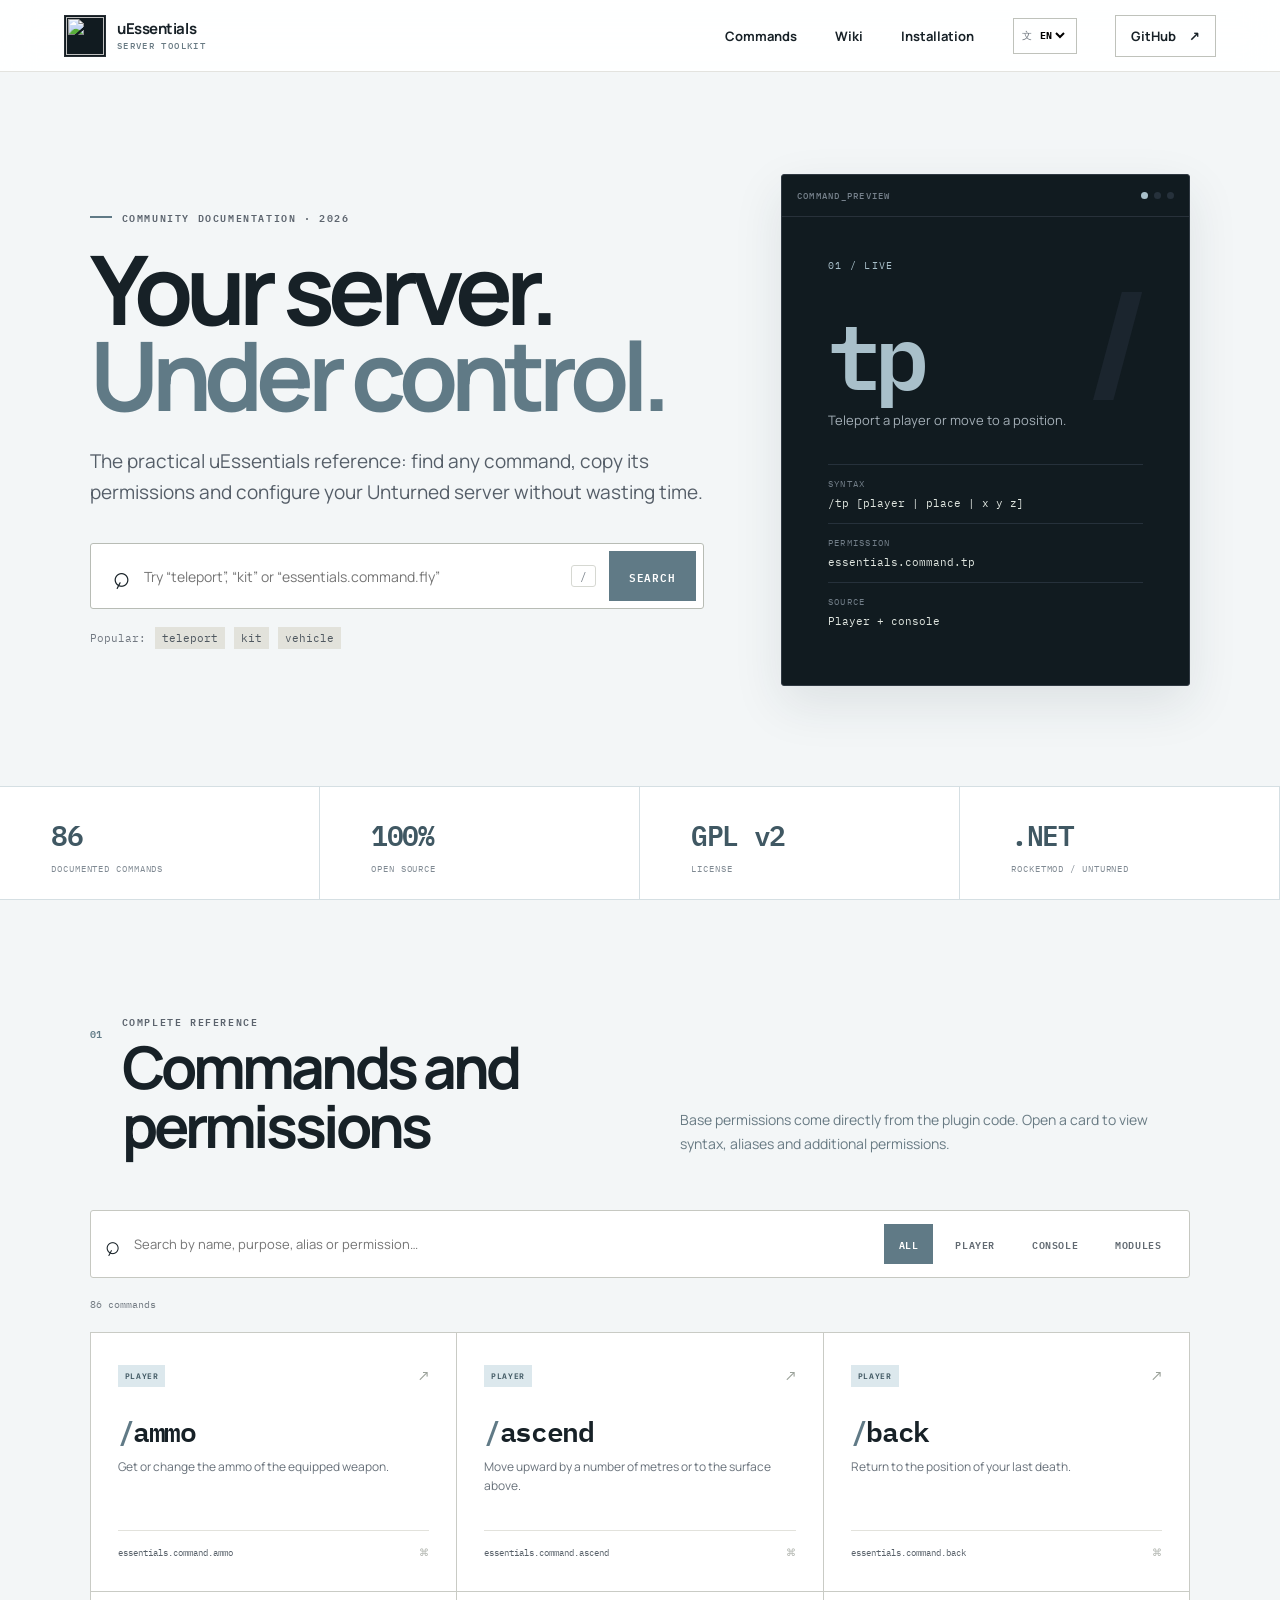
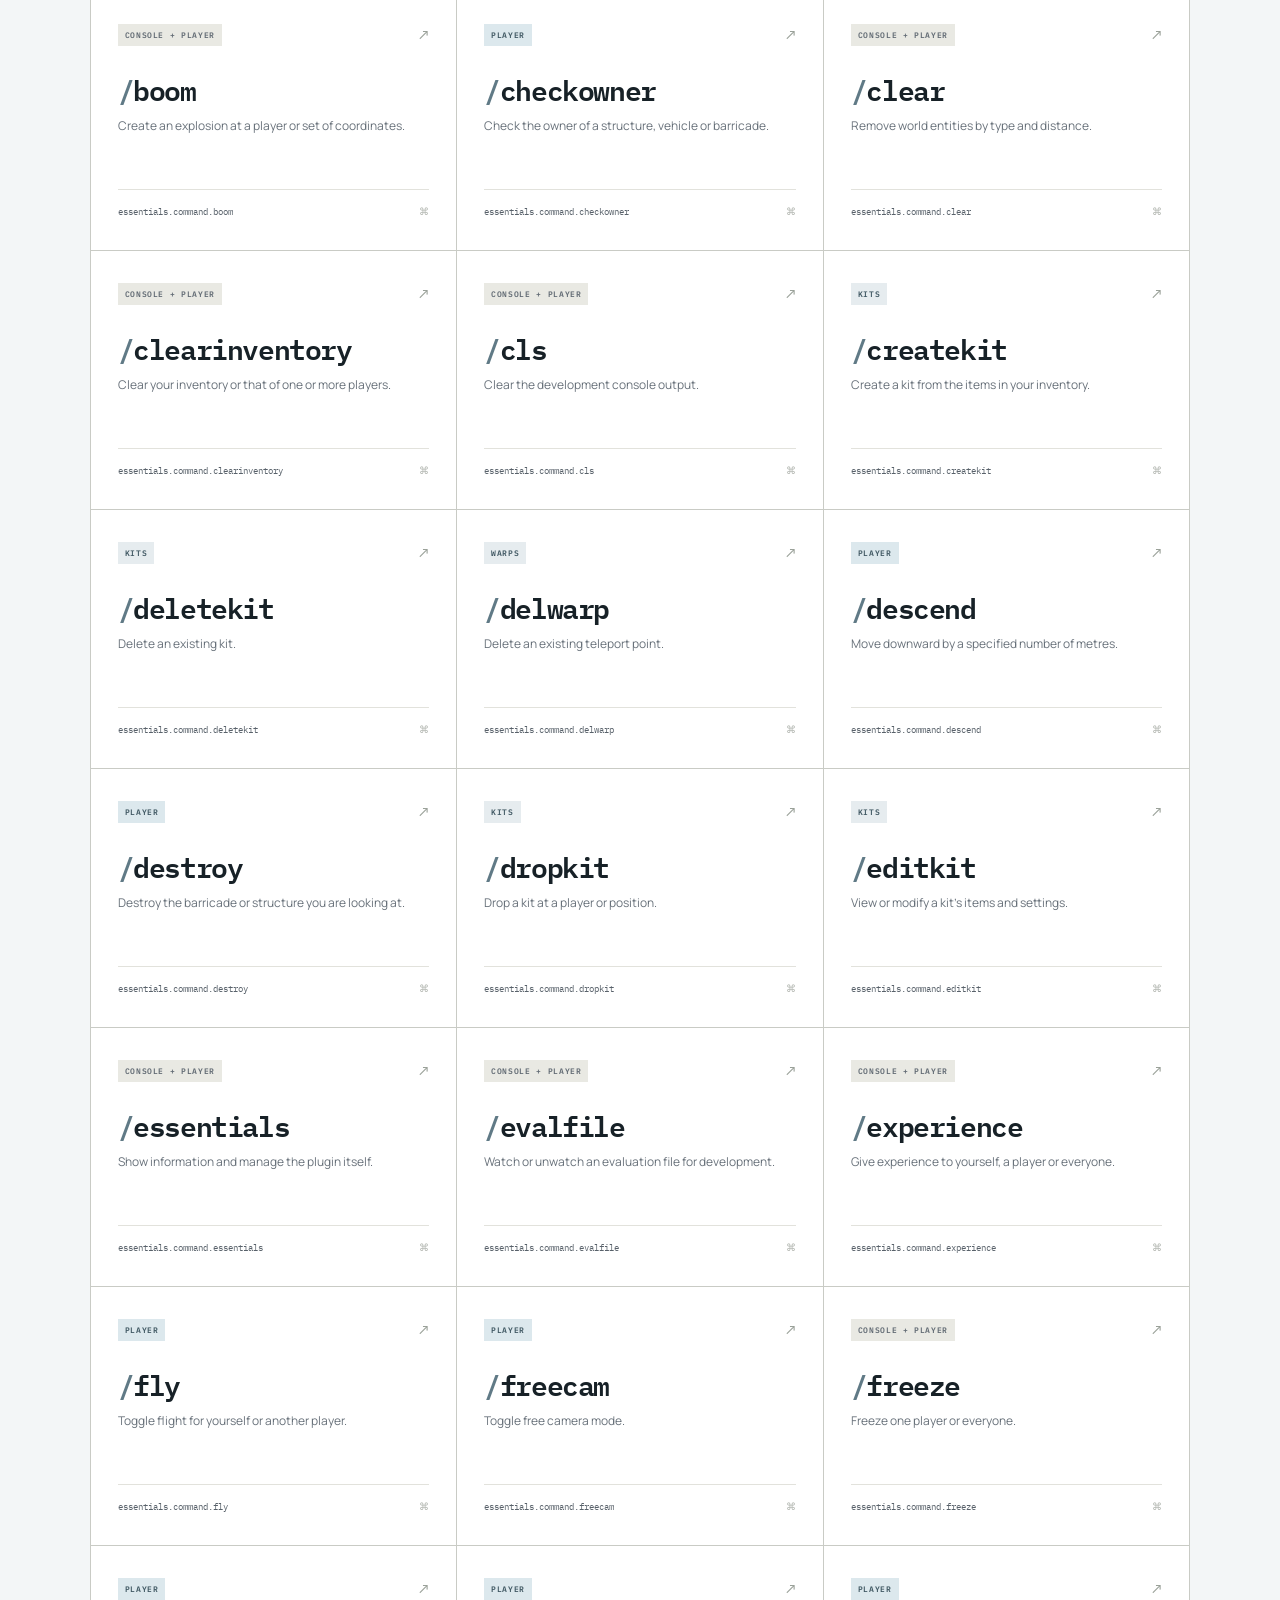
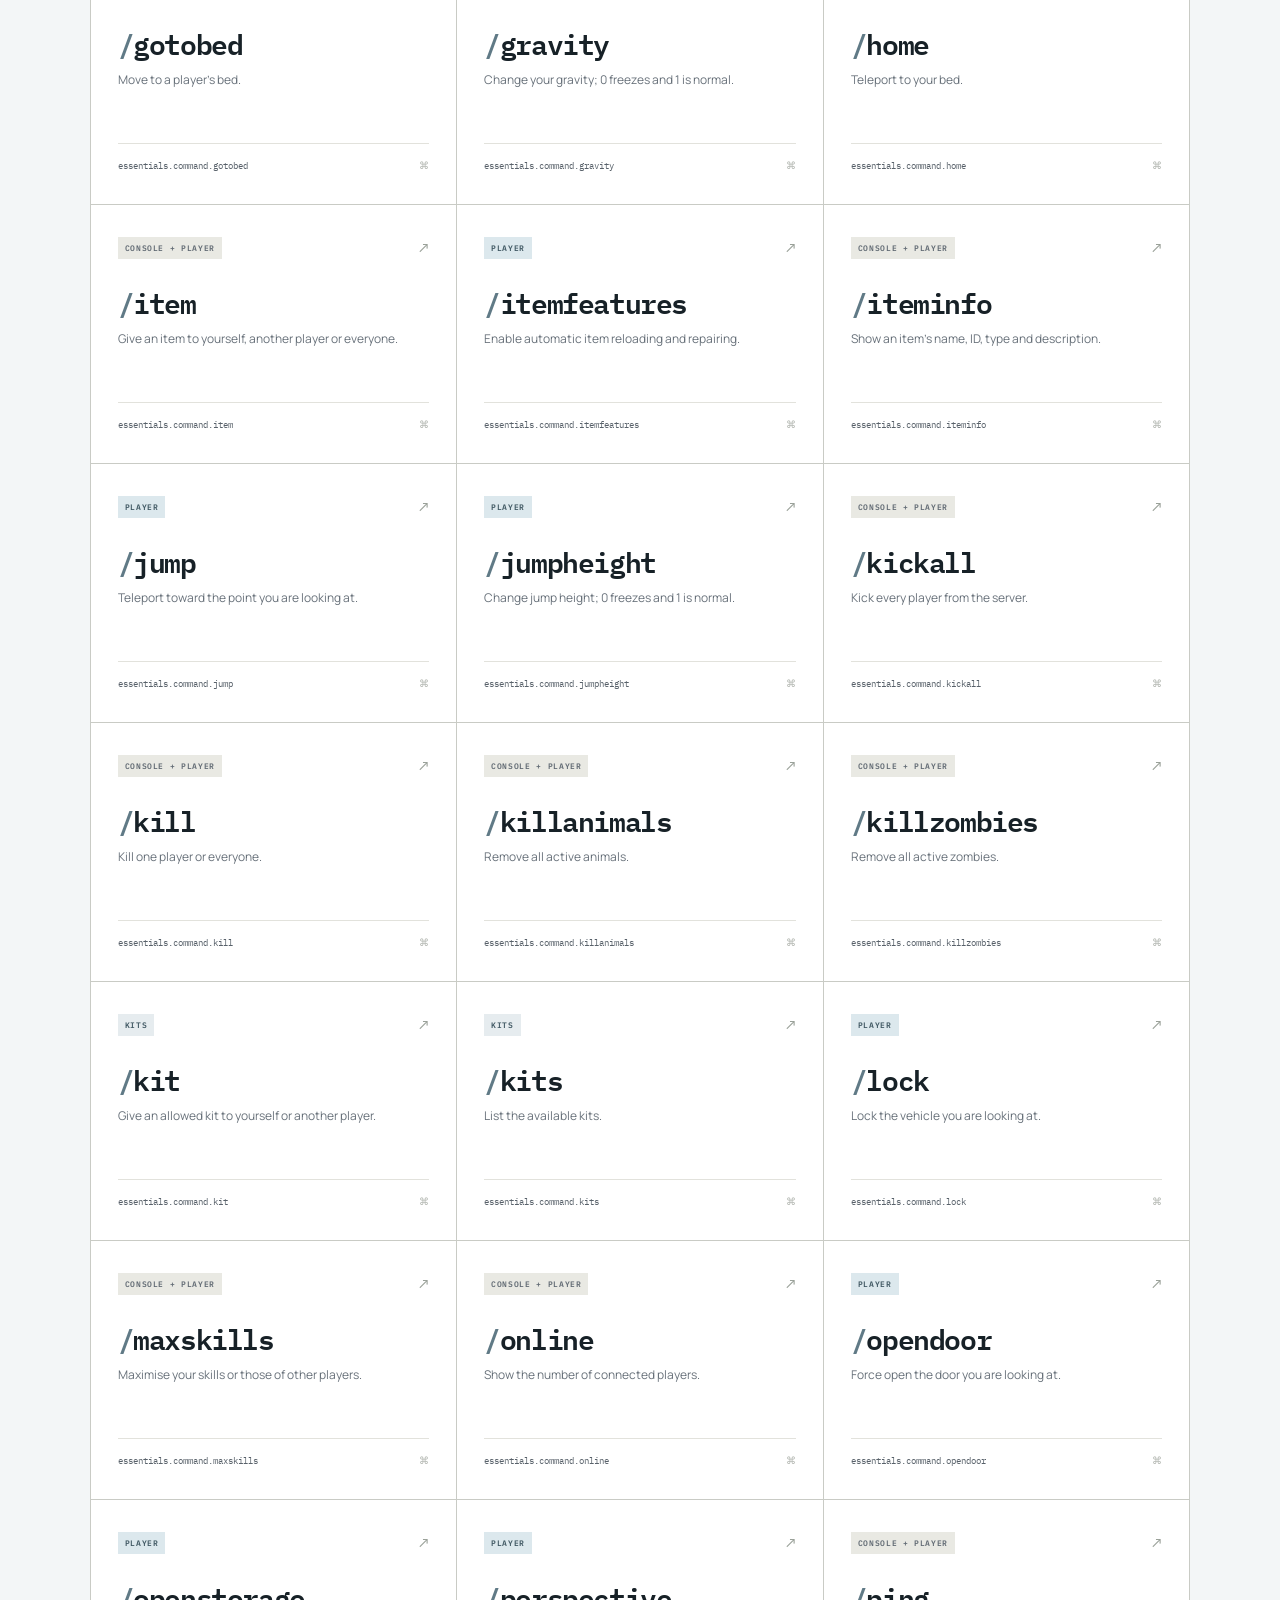
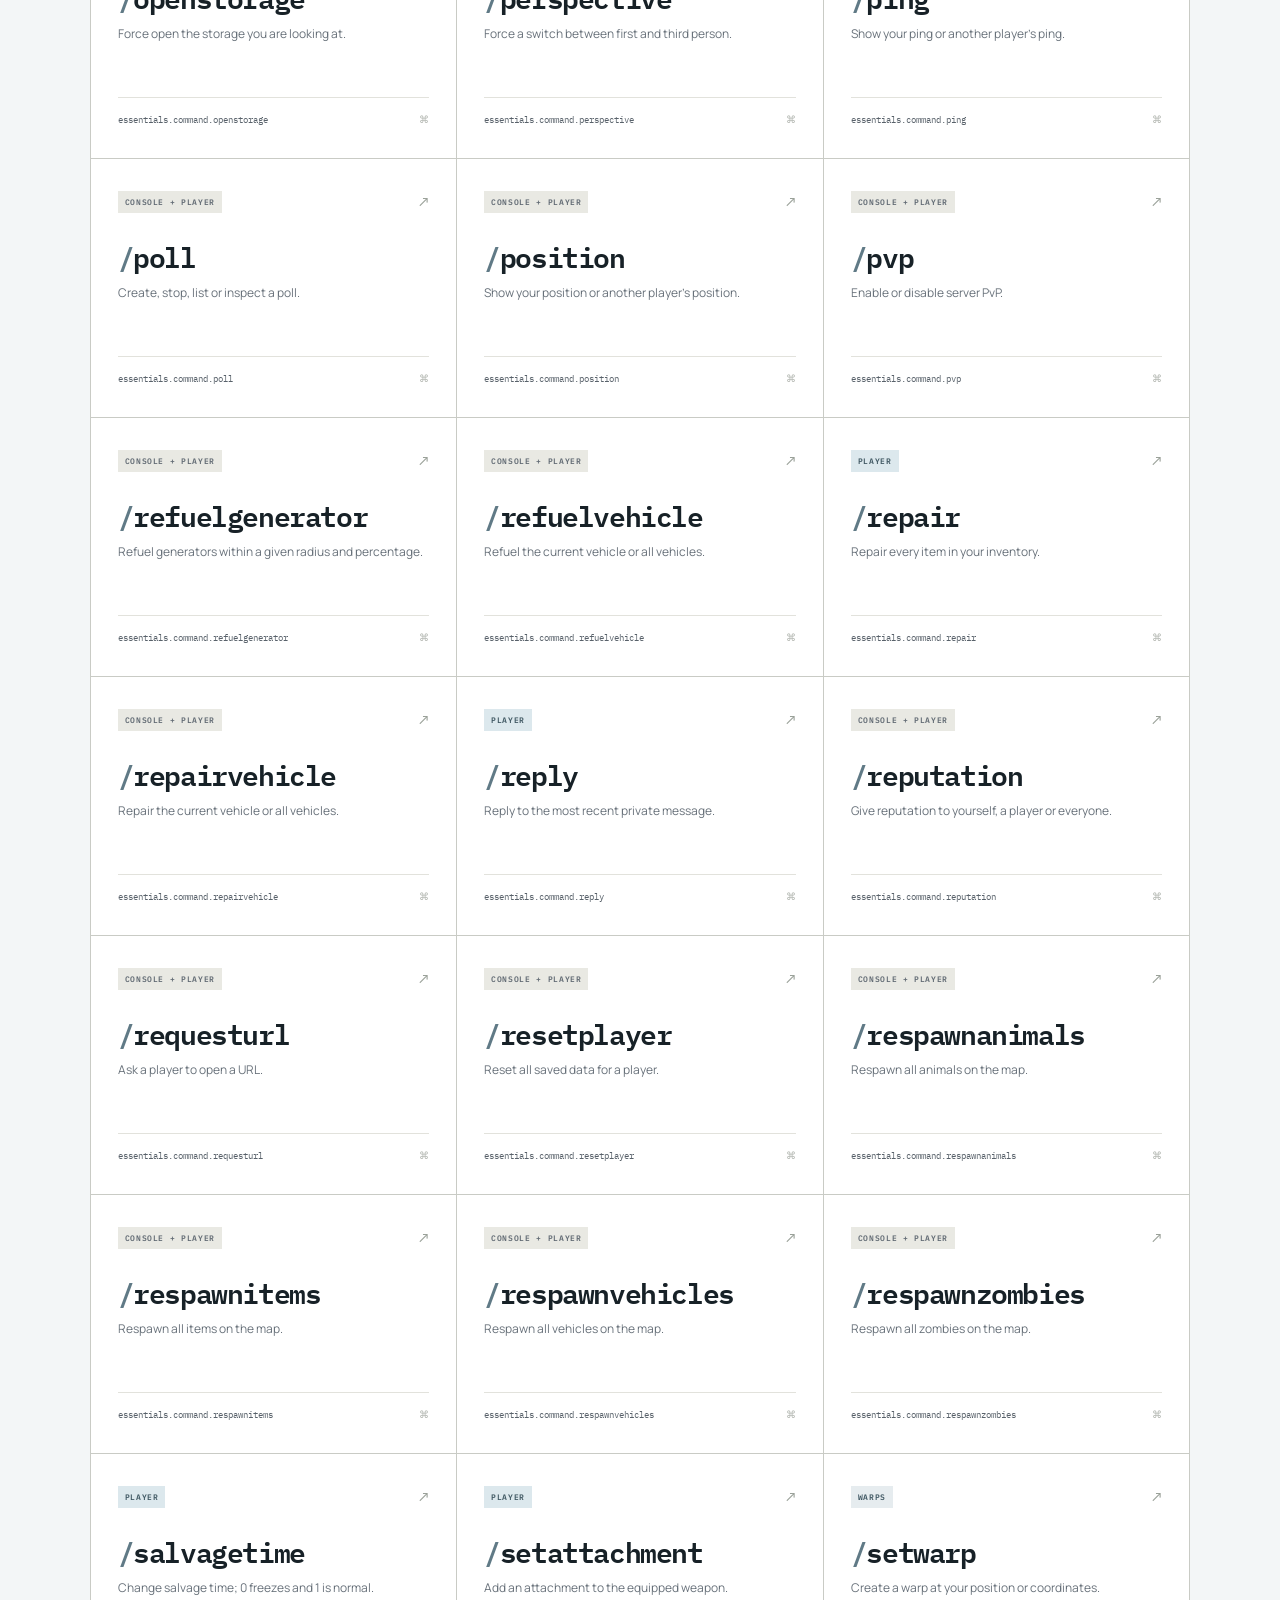
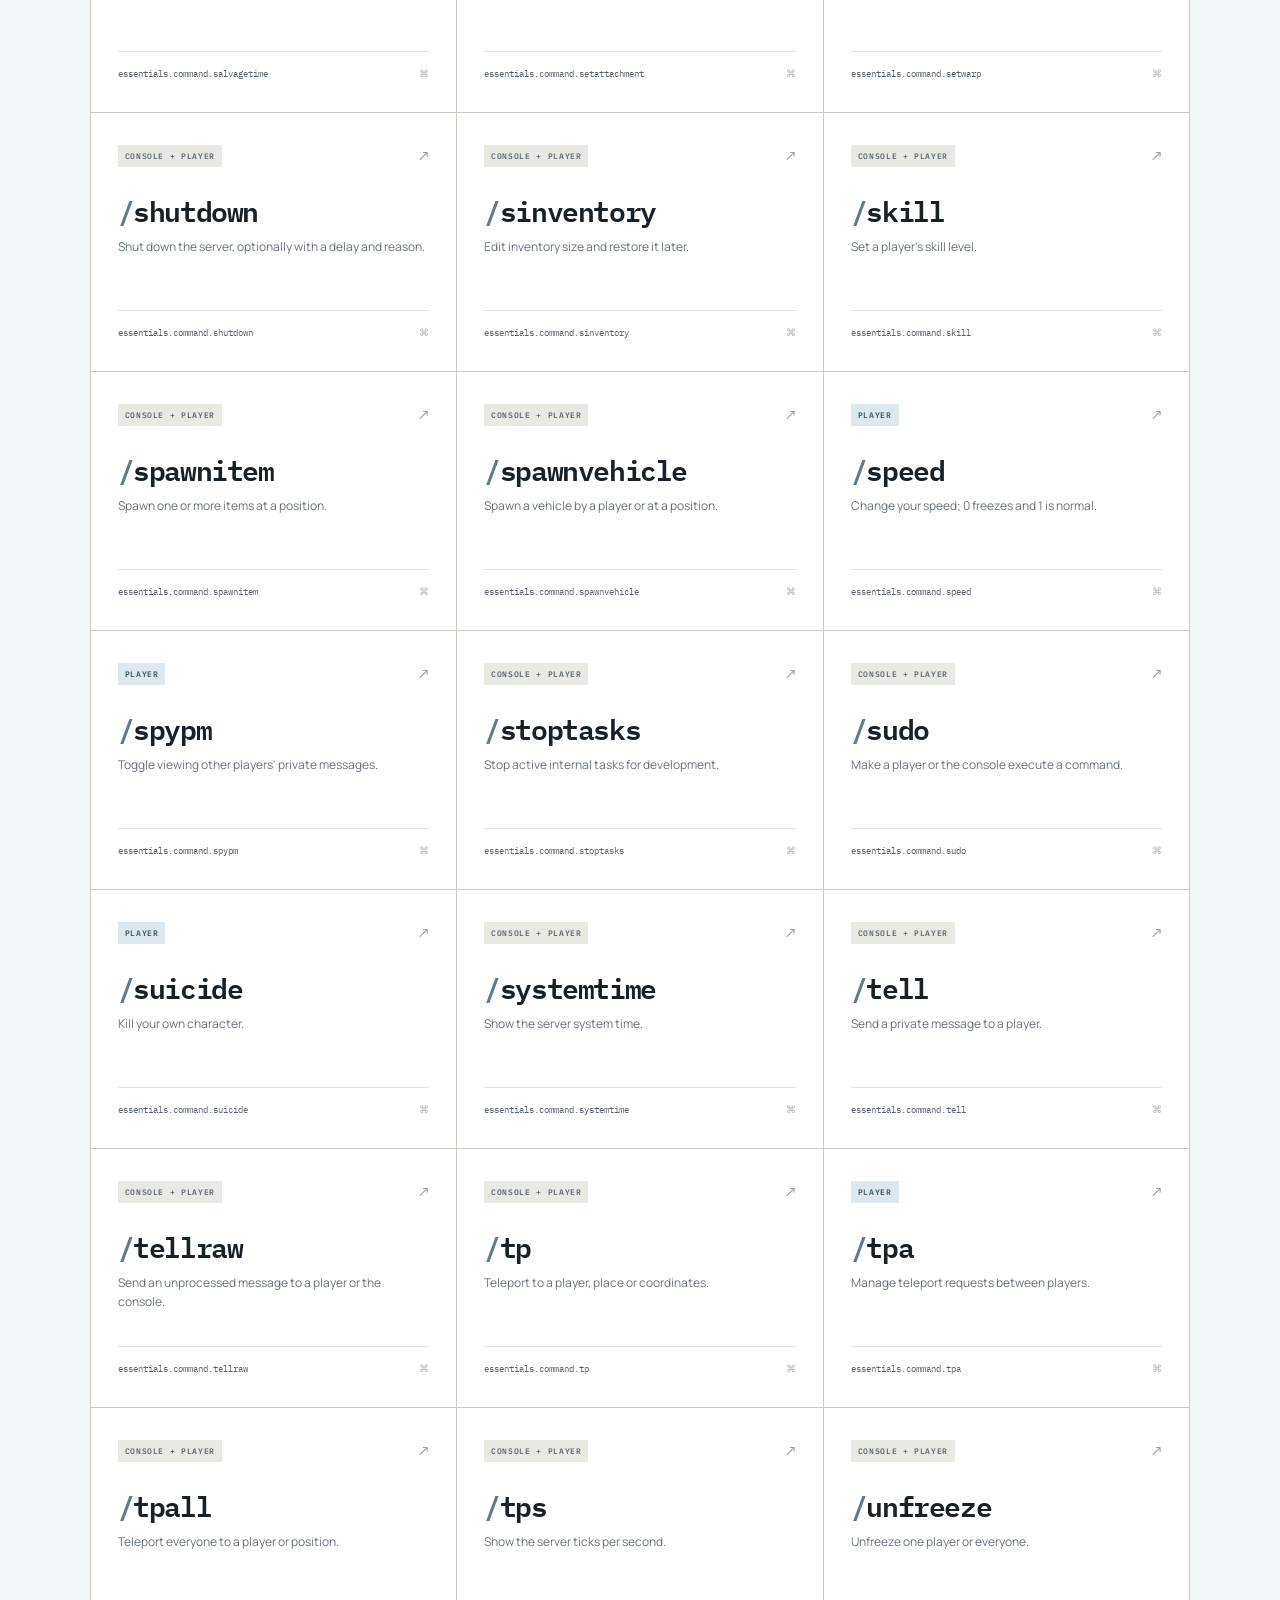
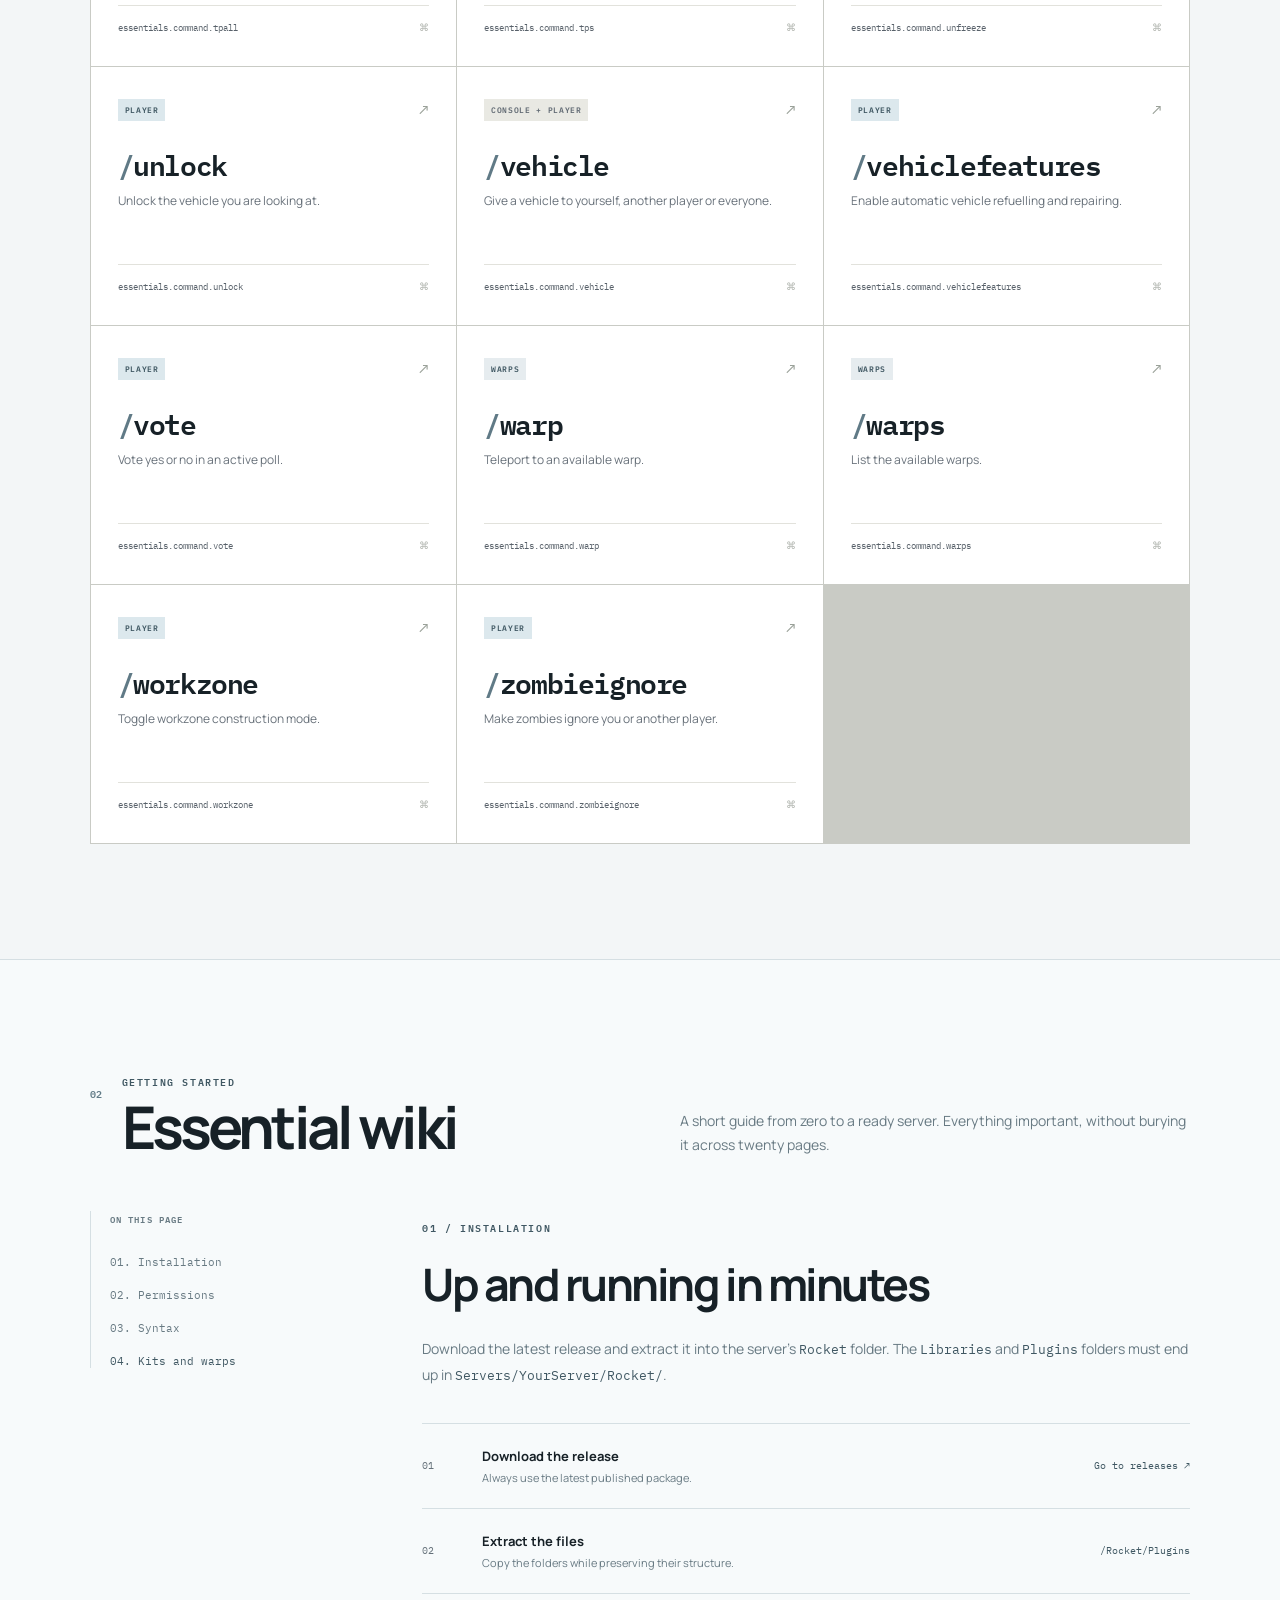
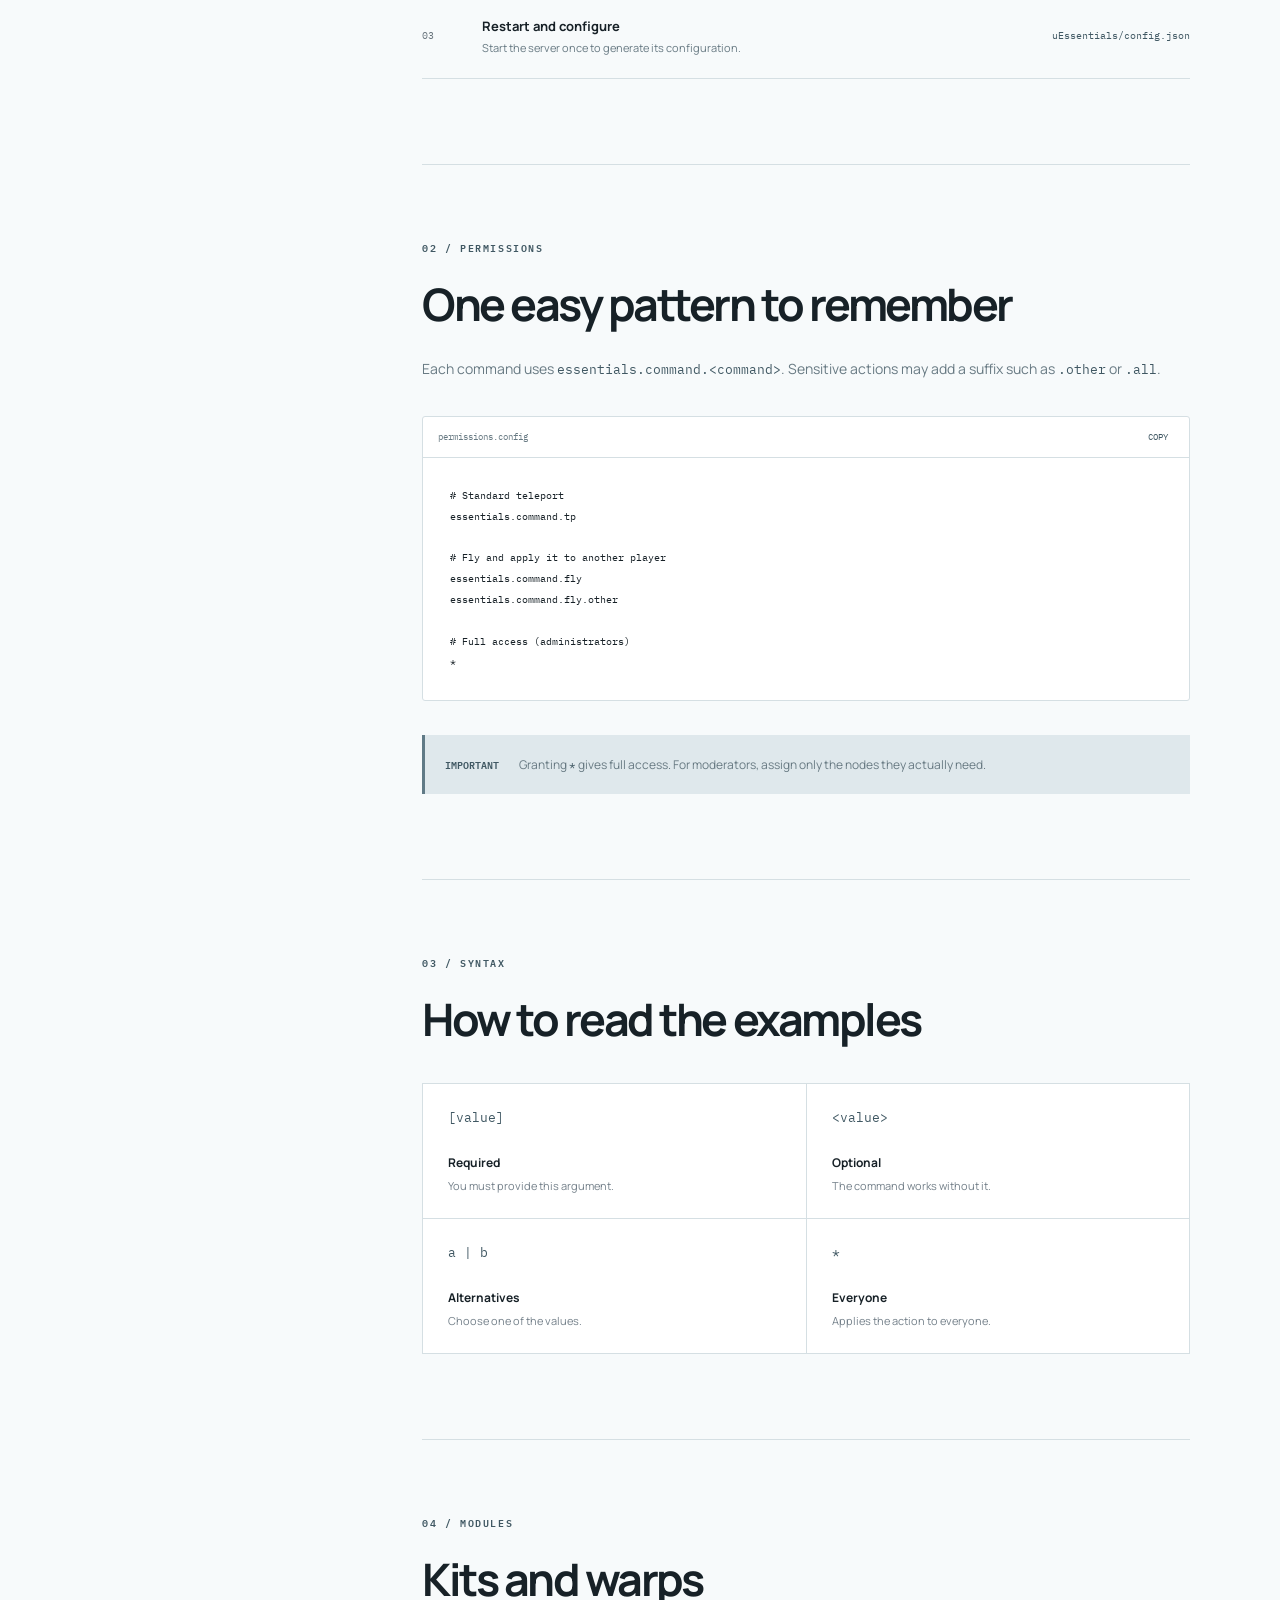
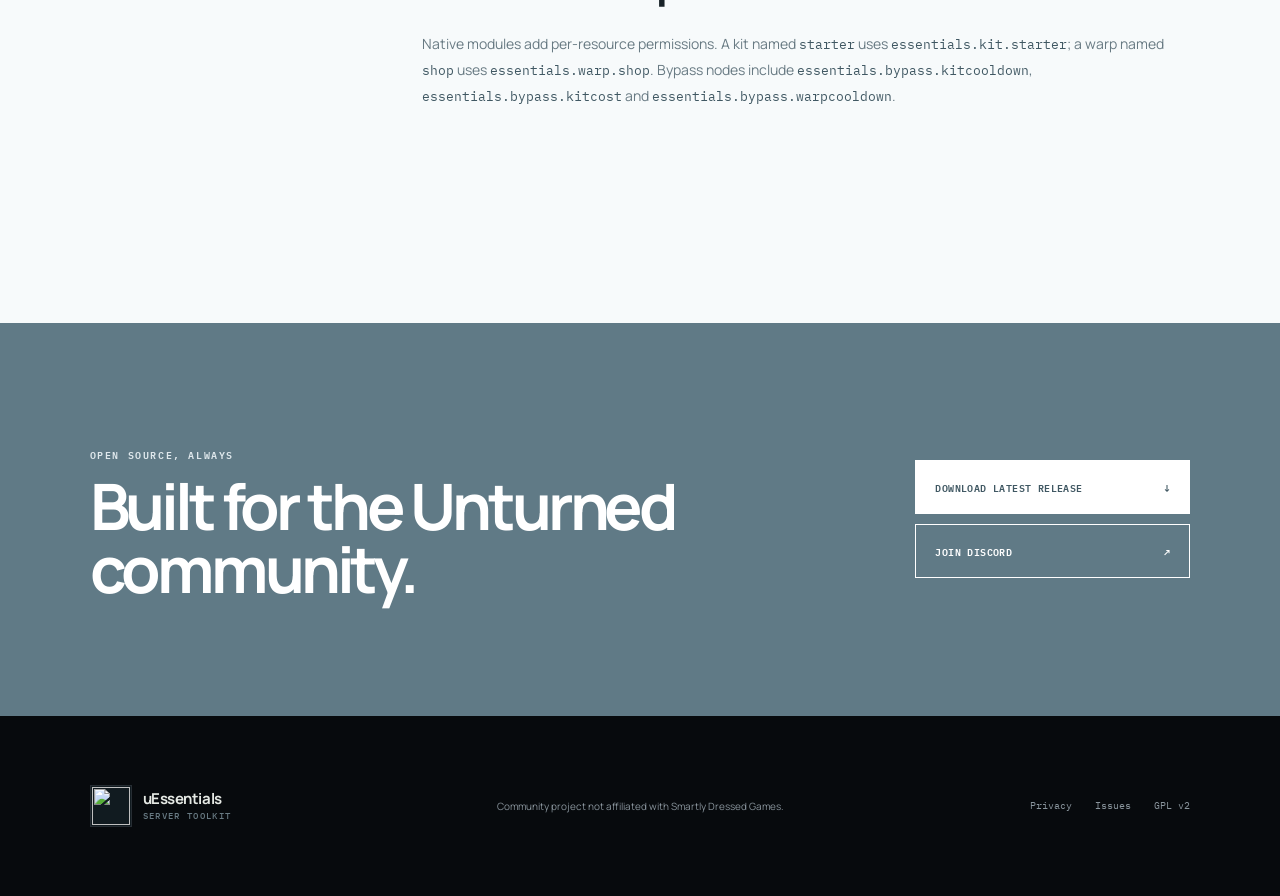
==== commit dd1d54a8: "Changes webpage" ====
--- a/docs/index.html
+++ b/docs/index.html
@@ -16,8 +16,6 @@
 </head>
 <body>
   <a class="skip-link" href="#main" data-i18n="skip">Saltar al contenido</a>
-  <div class="noise" aria-hidden="true"></div>
-
   <header class="site-header" id="top">
     <a class="brand" href="#top" aria-label="uEssentials, inicio">
       <span class="brand-mark"><img src="https://vignette1.wikia.nocookie.net/unturned-bunker/images/b/b5/Blowtorch-icon.png" alt=""></span>
@@ -75,7 +73,6 @@
             <div><dt data-i18n="source">Origen</dt><dd data-i18n="both">Jugador + consola</dd></div>
           </dl>
         </div>
-        <div class="panel-grid" aria-hidden="true"></div>
       </div>
     </section>
 
@@ -107,11 +104,6 @@
       <div class="empty-state" id="empty-state" hidden><span>404</span><h3 data-i18n="empty_title">No encontramos ese comando</h3><p data-i18n="empty_text">Prueba con el nombre, un alias o parte del permiso.</p></div>
     </section>
 
-    <aside class="ad-shell" aria-label="Espacio publicitario" data-i18n-aria-label="ad_space">
-      <span data-i18n="advertising">PUBLICIDAD</span>
-      <div class="ad-placeholder" data-i18n="ad_placeholder">Tu anuncio de AdSense aparecerá aquí</div>
-    </aside>
-
     <section class="wiki section" id="wiki" aria-labelledby="wiki-title">
       <div class="section-heading inverse">
         <div><span class="section-number">02</span><div><p class="kicker" data-i18n="getting_started">Primeros pasos</p><h2 id="wiki-title" data-i18n="wiki_title">Wiki esencial</h2></div></div>
@@ -125,7 +117,6 @@
           <a href="#permission-guide" data-i18n="wiki_nav_permissions">02. Permisos</a>
           <a href="#syntax-guide" data-i18n="wiki_nav_syntax">03. Sintaxis</a>
           <a href="#modules-guide" data-i18n="wiki_nav_modules">04. Kits y warps</a>
-          <a href="#adsense-guide" data-i18n="wiki_nav_ads">05. Publicidad</a>
         </nav>
 
         <div class="wiki-content">
@@ -173,11 +164,6 @@
             <p data-i18n-html="modules_text">Los módulos nativos añaden permisos por recurso. Un kit llamado <code>starter</code> usa <code>essentials.kit.starter</code>; un warp llamado <code>shop</code> usa <code>essentials.warp.shop</code>. También existen los bypass <code>essentials.bypass.kitcooldown</code>, <code>essentials.bypass.kitcost</code> y <code>essentials.bypass.warpcooldown</code>.</p>
           </article>
 
-          <article id="adsense-guide">
-            <div class="article-label" data-i18n="ads_label">05 / PUBLICIDAD</div>
-            <h3 data-i18n="ads_title">Preparada para AdSense</h3>
-            <p data-i18n-html="ads_text">La plantilla ya reserva espacios publicitarios y tiene una página de privacidad. Cuando Google apruebe el dominio, sustituye el marcador del <code>&lt;head&gt;</code> por tu script real y crea tu <code>ads.txt</code> con el identificador que te entregue AdSense.</p>
-          </article>
         </div>
       </div>
     </section>
--- a/docs/assets/styles.css
+++ b/docs/assets/styles.css
@@ -1,18 +1,18 @@
 :root {
-  --ink: #11161c;
-  --muted: #68717c;
-  --paper: #f1f0ea;
-  --white: #fbfaf6;
-  --line: #d4d5ce;
-  --dark: #0b1015;
-  --dark-2: #121a22;
-  --lime: #c9ff45;
-  --lime-dark: #8fbd1c;
-  --orange: #ff6b35;
-  --cyan: #43d9e6;
+  --ink: #172127;
+  --muted: #687a83;
+  --paper: #f3f6f7;
+  --white: #ffffff;
+  --line: #d5dfe3;
+  --dark: #111b20;
+  --dark-2: #1b2930;
+  --accent: #607a86;
+  --accent-dark: #405863;
+  --accent-light: #dfe8ec;
+  --accent-bright: #a9c0ca;
   --mono: "IBM Plex Mono", Consolas, monospace;
   --sans: "Manrope", system-ui, sans-serif;
-  --shadow: 0 22px 70px rgba(11, 16, 21, .15);
+  --shadow: 0 18px 50px rgba(32, 49, 57, .10);
 }
 
 * { box-sizing: border-box; }
@@ -29,7 +29,7 @@
 button, input { font: inherit; }
 button { color: inherit; }
 img { display: block; max-width: 100%; }
-::selection { color: var(--dark); background: var(--lime); }
+::selection { color: #fff; background: var(--accent); }
 .sr-only, .skip-link:not(:focus) {
   position: absolute;
   width: 1px;
@@ -47,17 +47,9 @@
   top: 8px;
   left: 8px;
   padding: 10px 14px;
-  background: var(--lime);
-}
-.noise {
-  position: fixed;
-  inset: 0;
-  z-index: 20;
-  opacity: .025;
-  pointer-events: none;
-  background-image: url("data:image/svg+xml,%3Csvg viewBox='0 0 180 180' xmlns='http://www.w3.org/2000/svg'%3E%3Cfilter id='n'%3E%3CfeTurbulence type='fractalNoise' baseFrequency='.8' numOctaves='3' stitchTiles='stitch'/%3E%3C/filter%3E%3Crect width='100%25' height='100%25' filter='url(%23n)' opacity='.8'/%3E%3C/svg%3E");
-}
-
+  color: #fff;
+  background: var(--accent);
+}
 .site-header {
   position: sticky;
   z-index: 100;
@@ -65,10 +57,10 @@
   display: flex;
   align-items: center;
   justify-content: space-between;
-  height: 76px;
+  height: 72px;
   padding: 0 clamp(22px, 5vw, 76px);
   border-bottom: 1px solid rgba(212, 213, 206, .65);
-  background: rgba(241, 240, 234, .88);
+  background: rgba(255, 255, 255, .92);
   backdrop-filter: blur(18px);
 }
 .brand { display: inline-flex; align-items: center; gap: 11px; }
@@ -80,7 +72,6 @@
   place-items: center;
   border: 1px solid #262d33;
   background: var(--dark);
-  transform: rotate(-3deg);
 }
 .brand-mark img { width: 38px; height: 38px; object-fit: contain; }
 .brand > span:last-child { display: flex; flex-direction: column; line-height: 1.05; }
@@ -94,7 +85,7 @@
 }
 .site-nav { display: flex; align-items: center; gap: clamp(20px, 3vw, 42px); font-size: 13px; font-weight: 700; }
 .site-nav > a { transition: color .2s ease; }
-.site-nav > a:hover { color: var(--lime-dark); }
+.site-nav > a:hover { color: var(--accent-dark); }
 .nav-github { padding: 11px 15px; border: 1px solid #bfc2bb; }
 .nav-github span { margin-left: 10px; }
 .language-picker {
@@ -118,24 +109,12 @@
 .hero {
   position: relative;
   display: grid;
-  min-height: 690px;
-  padding: clamp(70px, 10vw, 126px) clamp(22px, 7vw, 110px) clamp(80px, 9vw, 120px);
+  min-height: 620px;
+  padding: clamp(64px, 8vw, 105px) clamp(22px, 7vw, 110px) clamp(70px, 8vw, 100px);
   grid-template-columns: minmax(0, 1.2fr) minmax(340px, .8fr);
   align-items: center;
-  gap: clamp(45px, 7vw, 110px);
+  gap: clamp(45px, 6vw, 90px);
   overflow: hidden;
-}
-.hero::before {
-  position: absolute;
-  z-index: -1;
-  width: 540px;
-  height: 540px;
-  border: 1px solid rgba(17, 22, 28, .08);
-  border-radius: 50%;
-  content: "";
-  right: -250px;
-  top: 30px;
-  box-shadow: 0 0 0 85px rgba(17, 22, 28, .025), 0 0 0 170px rgba(17, 22, 28, .02);
 }
 .eyebrow, .kicker, .article-label {
   color: #5c646e;
@@ -145,15 +124,15 @@
 }
 .eyebrow { display: flex; align-items: center; gap: 10px; }
 .eyebrow b { font: inherit; }
-.eyebrow span { width: 22px; height: 2px; background: var(--orange); }
+.eyebrow span { width: 22px; height: 2px; background: var(--accent); }
 .hero h1 {
   max-width: 800px;
   margin: 23px 0 27px;
-  font-size: clamp(62px, 8.3vw, 126px);
-  line-height: .82;
-  letter-spacing: -.075em;
-}
-.hero h1 em { color: transparent; font-style: normal; -webkit-text-stroke: 1.5px var(--ink); }
+  font-size: clamp(56px, 7.5vw, 108px);
+  line-height: .9;
+  letter-spacing: -.07em;
+}
+.hero h1 em { color: var(--accent); font-style: normal; }
 .hero-lead { max-width: 650px; margin: 0 0 35px; color: #555e68; font-size: clamp(16px, 1.5vw, 19px); line-height: 1.65; }
 .hero-search {
   display: grid;
@@ -162,13 +141,13 @@
   padding: 7px 7px 7px 20px;
   border: 1px solid #b8bcb5;
   background: var(--white);
-  box-shadow: 7px 7px 0 var(--ink);
+  border-radius: 3px;
   grid-template-columns: auto 1fr auto auto;
   align-items: center;
   gap: 13px;
   transition: border-color .2s, box-shadow .2s;
 }
-.hero-search:focus-within { border-color: var(--lime-dark); box-shadow: 7px 7px 0 var(--lime-dark); }
+.hero-search:focus-within { border-color: var(--accent); box-shadow: 0 0 0 3px rgba(96, 122, 134, .14); }
 .hero-search > span { font: 30px/1 var(--mono); transform: rotate(-18deg); }
 .hero-search input, .catalog-search input { min-width: 0; border: 0; outline: 0; background: transparent; }
 .hero-search input { font-size: 14px; }
@@ -178,14 +157,15 @@
   padding: 0 20px;
   cursor: pointer;
   border: 0;
-  background: var(--lime);
+  color: #fff;
+  background: var(--accent);
   font: 600 11px var(--mono);
   letter-spacing: .08em;
   text-transform: uppercase;
 }
 .quick-queries { display: flex; align-items: center; gap: 9px; margin-top: 18px; color: #727982; font: 11px var(--mono); }
 .quick-queries button { padding: 4px 7px; cursor: pointer; color: #4e575f; border: 0; background: #e2e2db; font: 11px var(--mono); }
-.quick-queries button:hover { color: var(--ink); background: var(--lime); }
+.quick-queries button:hover { color: #fff; background: var(--accent); }
 
 .hero-panel {
   position: relative;
@@ -193,8 +173,8 @@
   color: #ecf0ec;
   border: 1px solid #303942;
   background: var(--dark);
-  box-shadow: 18px 18px 0 #d8d8d0;
-  transform: rotate(1deg);
+  border-radius: 3px;
+  box-shadow: var(--shadow);
 }
 .panel-top {
   display: flex;
@@ -209,9 +189,9 @@
 }
 .panel-top div { display: flex; gap: 6px; }
 .panel-top i { width: 7px; height: 7px; border-radius: 50%; background: #26313b; }
-.panel-top i:first-child { background: var(--orange); }
+.panel-top i:first-child { background: var(--accent-bright); }
 .panel-body { position: relative; z-index: 2; padding: 35px clamp(26px, 4vw, 46px) 44px; }
-.panel-index { color: var(--lime); font: 10px var(--mono); letter-spacing: .13em; }
+.panel-index { color: var(--accent-bright); font: 10px var(--mono); letter-spacing: .13em; }
 .command-glyph {
   position: absolute;
   top: 51px;
@@ -220,37 +200,29 @@
   font: 800 150px/1 var(--sans);
   pointer-events: none;
 }
-.panel-body h2 { margin: 40px 0 4px; color: var(--lime); font: 600 clamp(66px, 7vw, 100px)/.9 var(--mono); letter-spacing: -.08em; }
+.panel-body h2 { margin: 40px 0 4px; color: var(--accent-bright); font: 600 clamp(66px, 7vw, 100px)/.9 var(--mono); letter-spacing: -.08em; }
 .panel-body > p { max-width: 300px; margin: 15px 0 33px; color: #a4afb7; font-size: 13px; line-height: 1.6; }
 .panel-body dl { margin: 0; }
 .panel-body dl div { padding: 13px 0; border-top: 1px solid #26313b; }
 .panel-body dt { margin-bottom: 7px; color: #727e88; font: 9px var(--mono); letter-spacing: .14em; text-transform: uppercase; }
 .panel-body dd { margin: 0; color: #dfe5df; font: 11px var(--mono); overflow-wrap: anywhere; }
-.panel-grid {
-  position: absolute;
-  z-index: 1;
-  inset: 42px 0 0;
-  opacity: .15;
-  background-image: linear-gradient(#35404a 1px, transparent 1px), linear-gradient(90deg, #35404a 1px, transparent 1px);
-  background-size: 38px 38px;
-  mask-image: linear-gradient(to bottom, transparent, #000);
-}
-
 .ticker {
   display: grid;
-  min-height: 112px;
-  color: #e9ede8;
-  background: var(--dark);
+  min-height: 104px;
+  color: var(--ink);
+  border-top: 1px solid var(--line);
+  border-bottom: 1px solid var(--line);
+  background: #fff;
   grid-template-columns: repeat(4, 1fr);
 }
-.ticker div { display: flex; padding: 25px clamp(18px, 4vw, 58px); border-right: 1px solid #283039; flex-direction: column; justify-content: center; }
-.ticker strong { color: var(--lime); font: 600 clamp(22px, 2.2vw, 32px) var(--mono); letter-spacing: -.05em; }
+.ticker div { display: flex; padding: 25px clamp(18px, 4vw, 58px); border-right: 1px solid var(--line); flex-direction: column; justify-content: center; }
+.ticker strong { color: var(--accent-dark); font: 600 clamp(22px, 2.2vw, 32px) var(--mono); letter-spacing: -.05em; }
 .ticker span { margin-top: 6px; color: #808a93; font: 9px var(--mono); letter-spacing: .1em; text-transform: uppercase; }
 
-.section { padding: clamp(80px, 10vw, 145px) clamp(22px, 7vw, 110px); }
+.section { padding: clamp(76px, 9vw, 125px) clamp(22px, 7vw, 110px); }
 .section-heading { display: flex; margin-bottom: 54px; align-items: flex-end; justify-content: space-between; gap: 40px; }
 .section-heading > div { display: flex; align-items: flex-start; gap: 20px; }
-.section-number { padding-top: 9px; color: var(--orange); font: 600 10px var(--mono); }
+.section-number { padding-top: 9px; color: var(--accent); font: 600 10px var(--mono); }
 .section-heading .kicker { margin: 0 0 11px; }
 .section-heading h2 { margin: 0; font-size: clamp(36px, 4.6vw, 67px); line-height: 1; letter-spacing: -.065em; }
 .section-heading > p { max-width: 510px; margin: 0; color: var(--muted); font-size: 14px; line-height: 1.7; }
@@ -258,7 +230,8 @@
   display: flex;
   padding: 13px;
   border: 1px solid #c6c8c1;
-  background: rgba(251, 250, 246, .65);
+  border-radius: 3px;
+  background: #fff;
   align-items: center;
   justify-content: space-between;
   gap: 18px;
@@ -278,7 +251,7 @@
   text-transform: uppercase;
 }
 .filter:hover { border-color: #bfc2ba; }
-.filter.active { color: var(--dark); background: var(--lime); }
+.filter.active { color: #fff; background: var(--accent); }
 .result-line { display: flex; min-height: 54px; color: #727a82; font: 10px var(--mono); align-items: center; justify-content: space-between; }
 .result-line button { cursor: pointer; color: #5c646c; border: 0; background: transparent; font: 10px var(--mono); }
 .command-grid { display: grid; grid-template-columns: repeat(3, 1fr); gap: 1px; background: #c9cbc5; border: 1px solid #c9cbc5; }
@@ -293,14 +266,14 @@
   background: var(--white);
   transition: background .2s ease, transform .2s ease;
 }
-.command-card:hover, .command-card:focus-visible { z-index: 1; outline: 1px solid var(--dark); background: #fff; transform: translateY(-3px); }
+.command-card:hover, .command-card:focus-visible { z-index: 1; outline: 1px solid var(--accent); background: #f7fafb; }
 .card-top { display: flex; align-items: center; justify-content: space-between; }
 .source-badge { padding: 5px 7px; color: #626b74; background: #e9e9e3; font: 600 8px var(--mono); letter-spacing: .08em; text-transform: uppercase; }
-.source-badge.player { color: #316c72; background: #d7f0f0; }
-.source-badge.module { color: #70531d; background: #f5e7c4; }
+.source-badge.player { color: var(--accent-dark); background: #dce8ed; }
+.source-badge.module { color: var(--accent-dark); background: #e6ecef; }
 .card-arrow { color: #99a098; font: 16px var(--mono); }
 .command-card h3 { margin: 30px 0 12px; font: 600 28px/1 var(--mono); letter-spacing: -.05em; }
-.command-card h3 span { color: var(--orange); }
+.command-card h3 span { color: var(--accent); }
 .command-card p { min-height: 44px; margin: 0 0 29px; color: #68717a; font-size: 12px; line-height: 1.6; }
 .permission-row { display: flex; min-width: 0; padding-top: 15px; border-top: 1px solid #e2e2dc; align-items: center; gap: 10px; }
 .permission-row code { min-width: 0; overflow: hidden; color: #58616a; font: 9px var(--mono); text-overflow: ellipsis; white-space: nowrap; }
@@ -310,41 +283,38 @@
 .empty-state h3 { margin: 5px 0; font-size: 24px; }
 .empty-state p { color: var(--muted); }
 
-.ad-shell { max-width: 850px; margin: 0 auto 100px; color: #989e98; text-align: center; font: 8px var(--mono); letter-spacing: .15em; }
-.ad-placeholder { display: grid; min-height: 90px; margin-top: 9px; border: 1px dashed #c4c6bf; background: rgba(255,255,255,.26); place-items: center; font-size: 9px; }
-
-.wiki { color: #e9ede7; background: var(--dark); }
-.section-heading.inverse .section-number { color: var(--lime); }
-.section-heading.inverse .kicker, .article-label { color: #6f7b85; }
-.section-heading.inverse > p { color: #87929c; }
+.wiki { color: var(--ink); border-top: 1px solid var(--line); background: #f7fafb; }
+.section-heading.inverse .section-number { color: var(--accent); }
+.section-heading.inverse .kicker, .article-label { color: var(--accent-dark); }
+.section-heading.inverse > p { color: var(--muted); }
 .wiki-layout { display: grid; grid-template-columns: 230px minmax(0, 850px); gap: clamp(45px, 8vw, 120px); justify-content: center; }
-.wiki-nav { position: sticky; top: 112px; display: flex; height: fit-content; padding-left: 19px; border-left: 1px solid #26313a; flex-direction: column; gap: 19px; }
-.wiki-nav > span { margin-bottom: 9px; color: #596570; font: 600 9px var(--mono); letter-spacing: .13em; }
-.wiki-nav a { color: #6f7a84; font: 11px var(--mono); transition: color .2s; }
-.wiki-nav a:hover, .wiki-nav a.active { color: var(--lime); }
+.wiki-nav { position: sticky; top: 112px; display: flex; height: fit-content; padding-left: 19px; border-left: 1px solid var(--line); flex-direction: column; gap: 19px; }
+.wiki-nav > span { margin-bottom: 9px; color: var(--muted); font: 600 9px var(--mono); letter-spacing: .13em; }
+.wiki-nav a { color: var(--muted); font: 11px var(--mono); transition: color .2s; }
+.wiki-nav a:hover, .wiki-nav a.active { color: var(--accent-dark); }
 .wiki-content article { padding: 10px 0 85px; scroll-margin-top: 100px; }
-.wiki-content article + article { padding-top: 76px; border-top: 1px solid #28313a; }
+.wiki-content article + article { padding-top: 76px; border-top: 1px solid var(--line); }
 .article-label { margin-bottom: 20px; }
-.wiki-content h3 { margin: 0 0 22px; color: #f2f4ee; font-size: clamp(29px, 3.5vw, 45px); letter-spacing: -.055em; }
-.wiki-content > article > p { color: #99a4ad; font-size: 14px; line-height: 1.85; }
-code { color: var(--lime); font-family: var(--mono); font-size: .9em; }
-.steps { padding: 0; margin: 35px 0 0; list-style: none; border-top: 1px solid #2a343d; }
-.steps li { display: grid; padding: 23px 0; border-bottom: 1px solid #2a343d; grid-template-columns: 48px 1fr auto; align-items: center; gap: 12px; }
+.wiki-content h3 { margin: 0 0 22px; color: var(--ink); font-size: clamp(29px, 3.5vw, 45px); letter-spacing: -.055em; }
+.wiki-content > article > p { color: var(--muted); font-size: 14px; line-height: 1.85; }
+code { color: var(--accent-dark); font-family: var(--mono); font-size: .9em; }
+.steps { padding: 0; margin: 35px 0 0; list-style: none; border-top: 1px solid var(--line); }
+.steps li { display: grid; padding: 23px 0; border-bottom: 1px solid var(--line); grid-template-columns: 48px 1fr auto; align-items: center; gap: 12px; }
 .steps li > span { color: #65717a; font: 10px var(--mono); }
-.steps strong { display: block; color: #e9ede8; font-size: 13px; }
-.steps p { margin: 5px 0 0; color: #737f89; font-size: 11px; }
+.steps strong { display: block; color: var(--ink); font-size: 13px; }
+.steps p { margin: 5px 0 0; color: var(--muted); font-size: 11px; }
 .steps a, .steps li > code { font: 10px var(--mono); }
-.steps a { color: var(--lime); }
-.code-block { margin: 34px 0; border: 1px solid #303a43; background: #080c10; }
-.code-block > div { display: flex; height: 41px; padding: 0 15px; color: #66727d; border-bottom: 1px solid #29323b; font: 9px var(--mono); align-items: center; justify-content: space-between; }
-.copy-code { cursor: pointer; color: var(--lime); border: 0; background: transparent; font: 9px var(--mono); text-transform: uppercase; }
-.code-block pre { overflow-x: auto; margin: 0; padding: 27px; color: #cdd4ce; font: 11px/1.9 var(--mono); }
+.steps a { color: var(--accent-dark); }
+.code-block { margin: 34px 0; border: 1px solid var(--line); border-radius: 3px; background: #fff; }
+.code-block > div { display: flex; height: 41px; padding: 0 15px; color: var(--muted); border-bottom: 1px solid var(--line); font: 9px var(--mono); align-items: center; justify-content: space-between; }
+.copy-code { cursor: pointer; color: var(--accent-dark); border: 0; background: transparent; font: 9px var(--mono); text-transform: uppercase; }
+.code-block pre { overflow-x: auto; margin: 0; padding: 27px; color: var(--ink); font: 11px/1.9 var(--mono); }
 .code-block pre code { color: inherit; }
-.callout { display: flex; padding: 20px; border-left: 3px solid var(--orange); background: #151d24; gap: 20px; }
-.callout strong { color: #fb845b; font: 600 10px var(--mono); text-transform: uppercase; }
-.callout p { margin: 0; color: #8e9aa3; font-size: 12px; line-height: 1.6; }
-.notation-grid { display: grid; margin-top: 34px; grid-template-columns: repeat(2, 1fr); gap: 1px; background: #29323a; border: 1px solid #29323a; }
-.notation-grid > div { padding: 25px; background: #10171d; }
+.callout { display: flex; padding: 20px; border-left: 3px solid var(--accent); background: var(--accent-light); gap: 20px; }
+.callout strong { color: var(--accent-dark); font: 600 10px var(--mono); text-transform: uppercase; }
+.callout p { margin: 0; color: var(--muted); font-size: 12px; line-height: 1.6; }
+.notation-grid { display: grid; margin-top: 34px; grid-template-columns: repeat(2, 1fr); gap: 1px; background: var(--line); border: 1px solid var(--line); }
+.notation-grid > div { padding: 25px; background: #fff; }
 .notation-grid code { display: block; margin-bottom: 28px; font-size: 13px; }
 .notation-grid strong { display: block; font-size: 12px; }
 .notation-grid p { margin: 7px 0 0; color: #74808a; font-size: 11px; }
@@ -353,23 +323,25 @@
   display: flex;
   min-height: 350px;
   padding: clamp(70px, 9vw, 120px) clamp(22px, 7vw, 110px);
-  background: var(--lime);
+  color: #fff;
+  background: var(--accent);
   align-items: center;
   justify-content: space-between;
   gap: 50px;
 }
-.cta .kicker { color: #526918; }
+.cta .kicker { color: #dfe8ec; }
 .cta h2 { max-width: 680px; margin: 15px 0 0; font-size: clamp(39px, 5vw, 67px); line-height: .98; letter-spacing: -.065em; }
 .cta > div:last-child { display: flex; min-width: 275px; flex-direction: column; gap: 10px; }
 .button { display: flex; min-height: 54px; padding: 0 19px; border: 1px solid var(--dark); font: 600 10px var(--mono); letter-spacing: .04em; align-items: center; justify-content: space-between; text-transform: uppercase; }
-.button.primary { color: white; background: var(--dark); }
+.button.primary { color: var(--accent-dark); border-color: #fff; background: #fff; }
 .button b { font: inherit; }
-.button.secondary:hover { background: rgba(255,255,255,.3); }
+.button.secondary { color: #fff; border-color: #fff; }
+.button.secondary:hover { background: rgba(255,255,255,.14); }
 footer { display: grid; min-height: 180px; padding: 45px clamp(22px, 7vw, 110px); color: #89949c; background: #070a0d; grid-template-columns: 1fr auto 1fr; align-items: center; gap: 30px; font-size: 10px; }
 .footer-brand strong { color: #e5e9e4; }
 footer p { text-align: center; }
 footer > div { display: flex; justify-content: flex-end; gap: 23px; font: 10px var(--mono); }
-footer > div a:hover { color: var(--lime); }
+footer > div a:hover { color: var(--accent-bright); }
 
 dialog {
   width: min(680px, calc(100% - 30px));
@@ -378,19 +350,20 @@
   color: var(--ink);
   border: 0;
   background: var(--white);
-  box-shadow: 14px 14px 0 var(--lime);
+  border-radius: 3px;
+  box-shadow: 0 24px 70px rgba(17, 27, 32, .2);
 }
 dialog::backdrop { background: rgba(5, 8, 11, .8); backdrop-filter: blur(4px); }
 .dialog-close { position: absolute; z-index: 2; top: 14px; right: 16px; width: 37px; height: 37px; cursor: pointer; border: 1px solid #c8cbc4; background: transparent; font: 22px var(--mono); }
 .dialog-head { padding: 43px 45px 35px; color: white; background: var(--dark); }
 .dialog-head .source-badge { display: inline-block; }
-.dialog-head h2 { margin: 27px 0 15px; color: var(--lime); font: 600 50px/1 var(--mono); letter-spacing: -.06em; }
+.dialog-head h2 { margin: 27px 0 15px; color: var(--accent-bright); font: 600 50px/1 var(--mono); letter-spacing: -.06em; }
 .dialog-head p { margin: 0; color: #9ba6ae; line-height: 1.7; }
 .dialog-body { padding: 32px 45px 43px; }
 .dialog-row { padding: 18px 0; border-bottom: 1px solid #dcddd7; }
 .dialog-row > span { display: block; margin-bottom: 9px; color: #858c93; font: 600 9px var(--mono); letter-spacing: .12em; text-transform: uppercase; }
 .dialog-row code { display: inline-block; color: #293038; font-size: 11px; overflow-wrap: anywhere; }
-.copy-permission { float: right; cursor: pointer; padding: 5px 8px; color: #526817; border: 0; background: var(--lime); font: 600 8px var(--mono); text-transform: uppercase; }
+.copy-permission { float: right; cursor: pointer; padding: 5px 8px; color: #fff; border: 0; background: var(--accent); font: 600 8px var(--mono); text-transform: uppercase; }
 .permission-list { display: flex; flex-direction: column; gap: 7px; }
 .dialog-note { margin-top: 24px; padding: 14px; color: #626b73; background: #eeeee8; font-size: 11px; line-height: 1.6; }
 .toast {
@@ -399,9 +372,10 @@
   right: 24px;
   bottom: 24px;
   padding: 13px 17px;
-  color: var(--dark);
-  background: var(--lime);
-  box-shadow: 5px 5px 0 var(--dark);
+  color: #fff;
+  background: var(--accent);
+  border-radius: 3px;
+  box-shadow: 0 10px 30px rgba(17, 27, 32, .18);
   font: 600 10px var(--mono);
   transform: translateY(100px);
   opacity: 0;
@@ -415,7 +389,7 @@
 .legal h1 { margin: 20px 0 35px; font-size: clamp(45px, 7vw, 80px); letter-spacing: -.07em; }
 .legal h2 { margin-top: 55px; font-size: 24px; }
 .legal p, .legal li { color: #98a3ac; font-size: 14px; line-height: 1.85; }
-.legal a { color: var(--lime); }
+.legal a { color: var(--accent-bright); }
 
 @media (max-width: 1020px) {
   .hero { grid-template-columns: 1fr; }
@@ -488,7 +462,7 @@
   .hero-search kbd { display: none; }
   .hero-search button { padding-inline: 12px; font-size: 9px; }
   .quick-queries { flex-wrap: wrap; }
-  .hero-panel { min-height: 440px; box-shadow: 9px 9px 0 #d8d8d0; }
+  .hero-panel { min-height: 440px; box-shadow: var(--shadow); }
   .ticker { grid-template-columns: repeat(2, 1fr); }
   .ticker div { min-height: 95px; border-bottom: 1px solid #283039; }
   .command-toolbar { align-items: stretch; flex-direction: column; }
